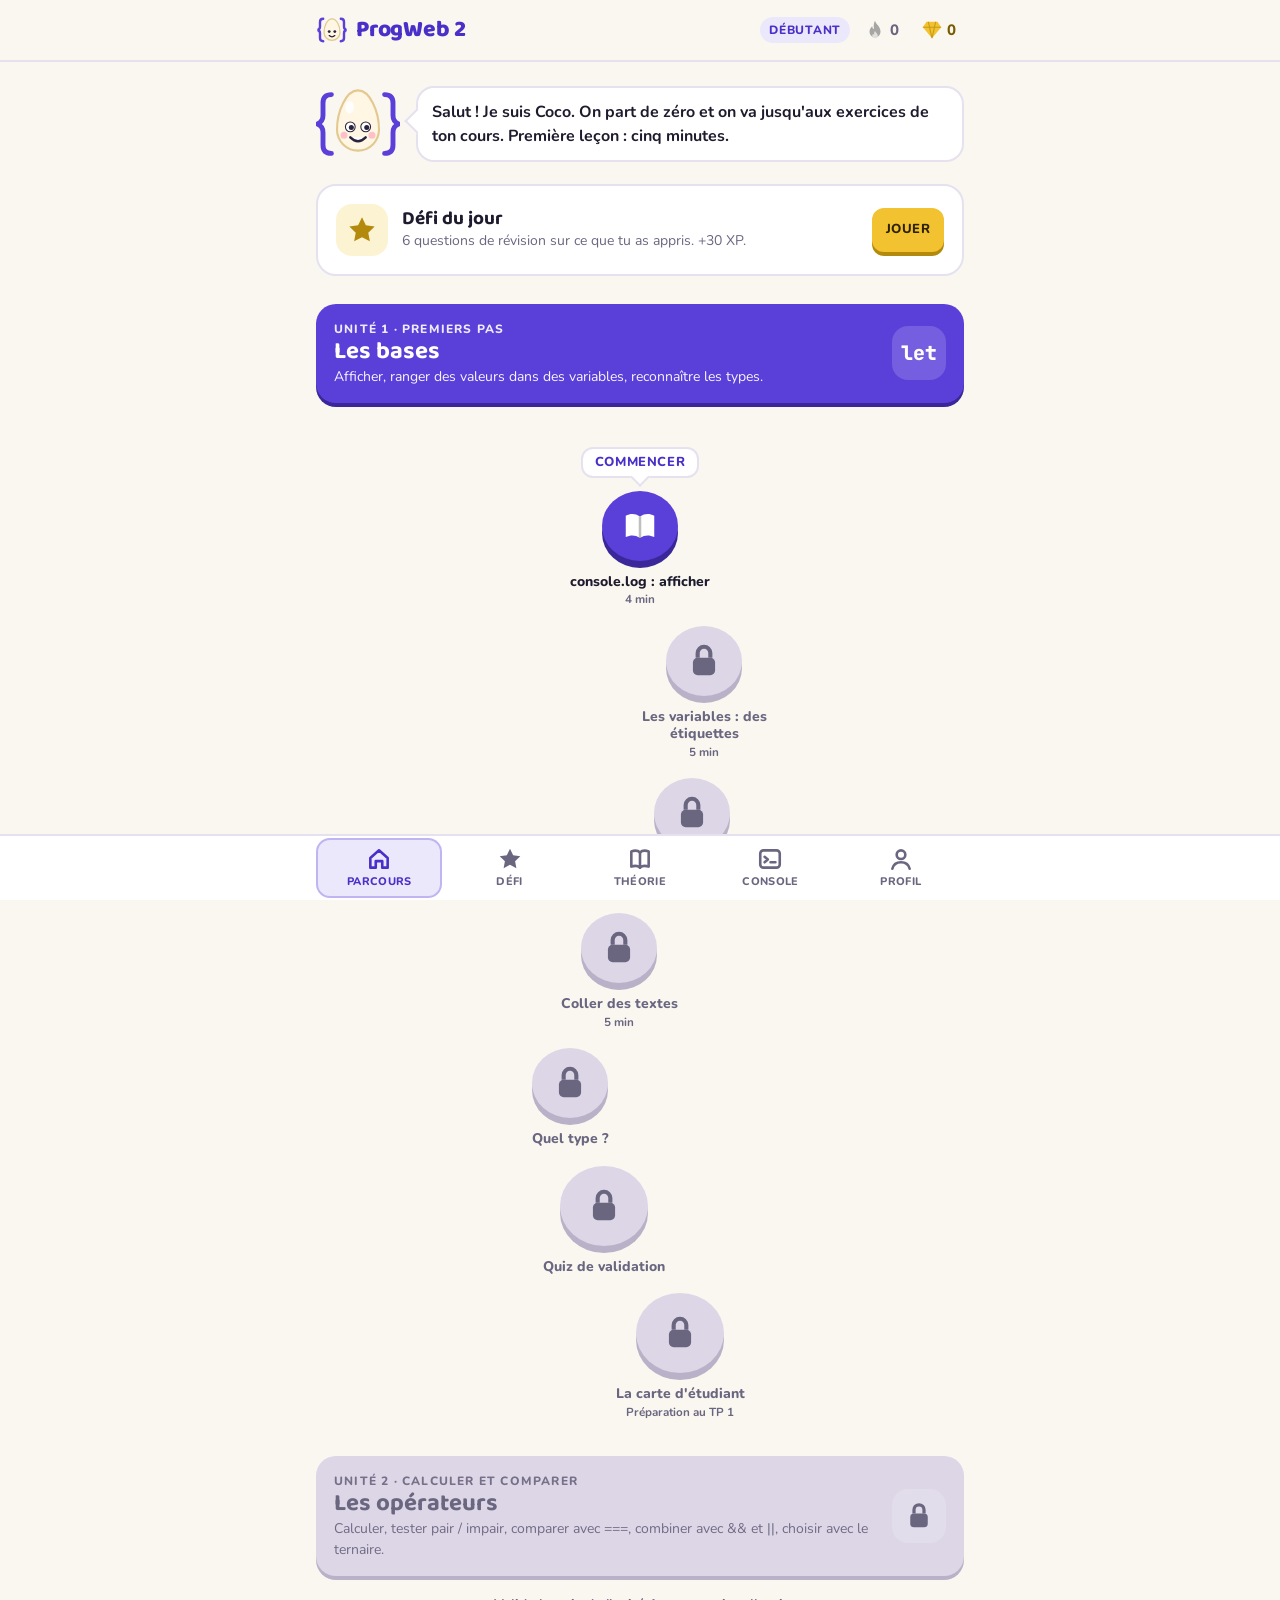
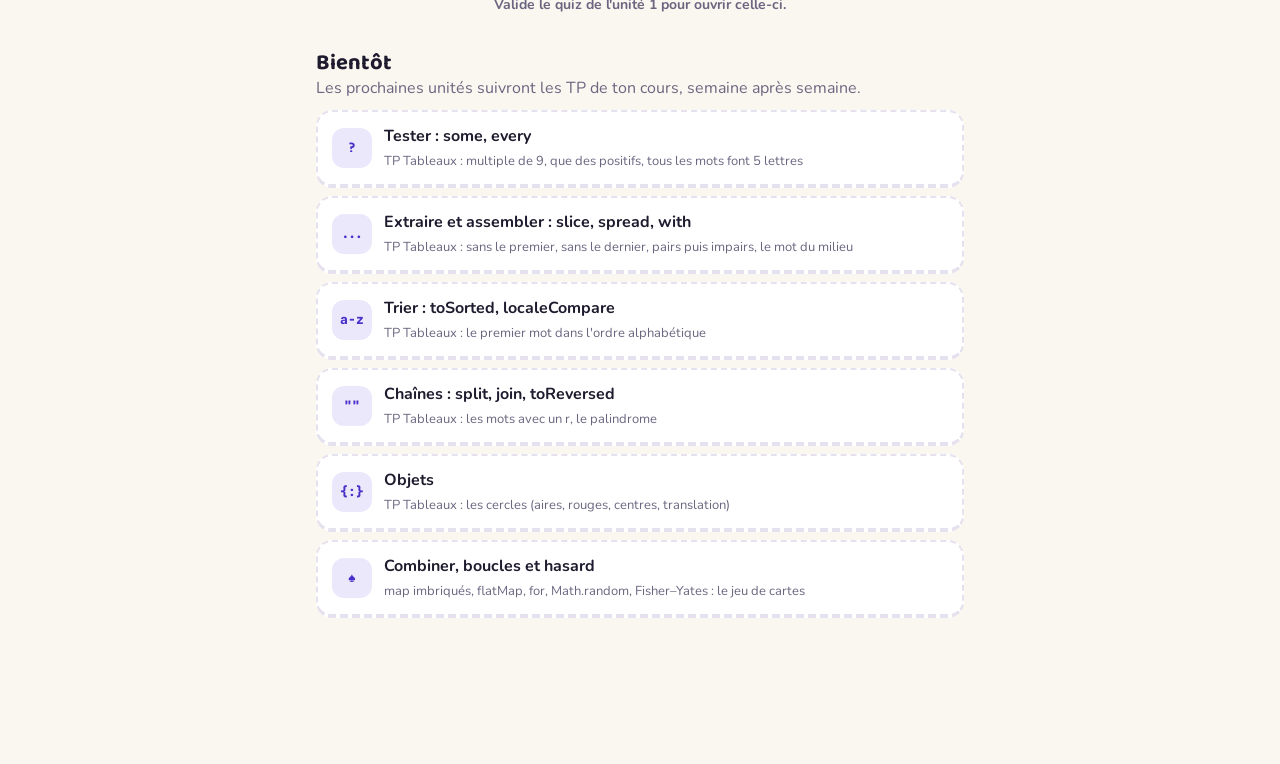
==== index.html @ 3d985e71 "Moteur ProgWeb 2 : bac à sable, éditeur, types d'exercices, unités 1 et 2 Co-Authored-By: Claude Opu" ====
<!doctype html>
<html lang="fr">
<head>
<meta charset="utf-8">
<meta name="viewport" content="width=device-width,initial-scale=1,viewport-fit=cover">
<title>ProgWeb 2</title>
<meta name="description" content="Apprendre le JavaScript en jouant, de zéro jusqu'aux exercices du cours de programmation web : leçons courtes, exercices de code testés, défi du jour.">
<link rel="icon" href="data:image/svg+xml,%3Csvg xmlns='http://www.w3.org/2000/svg' viewBox='0 0 40 40'%3E%3Cpath d='M9 6c-3 0-4 2-4 4v6c0 2-1 3.5-3 4 2 .5 3 2 3 4v6c0 2 1 4 4 4M31 6c3 0 4 2 4 4v6c0 2 1 3.5 3 4-2 .5-3 2-3 4v6c0 2-1 4-4 4' stroke='%235B3FD9' stroke-width='3' fill='none' stroke-linecap='round'/%3E%3Cpath d='M20 6c6 0 10 9 10 17a10 10 0 0 1-20 0c0-8 4-17 10-17z' fill='%23FFF6E4' stroke='%23E3C98F' stroke-width='1.6'/%3E%3C/svg%3E">
<link rel="manifest" href="manifest.webmanifest">
<link rel="apple-touch-icon" href="icones/apple-touch-icon.png">
<meta name="theme-color" content="#FAF7F0" media="(prefers-color-scheme: light)">
<meta name="theme-color" content="#13121C" media="(prefers-color-scheme: dark)">
<meta name="apple-mobile-web-app-capable" content="yes">
<meta name="mobile-web-app-capable" content="yes">
<meta name="apple-mobile-web-app-title" content="ProgWeb 2">
<link rel="preconnect" href="https://fonts.googleapis.com">
<link rel="preconnect" href="https://fonts.gstatic.com" crossorigin>
<link rel="stylesheet" href="https://fonts.googleapis.com/css2?family=Baloo+2:wght@600;700;800&family=Nunito:wght@400;600;700;800&family=JetBrains+Mono:wght@400;600;700;800&display=swap">
<link rel="stylesheet" href="css/app.css">
</head>
<body>
<div id="app"></div>
<div class="toasts" id="toasts"></div>
<noscript><p style="padding:20px">ProgWeb 2 a besoin de JavaScript (évidemment).</p></noscript>
<script src="js/banc.js"></script>
<script src="js/base.js"></script>
<script src="js/editeur.js"></script>
<script src="js/questions.js"></script>
<script src="js/app.js"></script>
</body>
</html>
---- css/app.css ----
/* ProgWeb 2 — styles. Reprend la mise en page de Pampre : appli mobile centrée (colonne 680 px), barre haute de stats,
   onglets en bas, parcours en zigzag ; sessions plein écran avec feuille de correction qui monte du bas.
   Toute couleur est un jeton défini dans les TROIS blocs : clair, sombre système, sombre forcé. */
:root{
  --bg:#FAF7F0;
  --paper:#FFFFFF;
  --ink:#1F1B2E;
  --muted:#6B6680;
  --line:#E6E1EF;
  --prim:#5B3FD9;
  --prim-deep:#3A2799;
  --prim-soft:#ECE8FC;
  --gold:#F2C230;
  --gold-deep:#B38A0B;
  --gold-soft:#FCF3D2;
  --ok:#2FA14E;
  --ok-deep:#1E7536;
  --ok-soft:#E2F4E6;
  --ko:#E0473E;
  --ko-deep:#A82A22;
  --ko-soft:#FDE3E1;
  --teal:#0E7C86;
  --teal-soft:#DDF2F3;
  --prim-ink:#4A2FC8; --ok-ink:#1E7536; --ko-ink:#A82A22; --gold-ink:#7A5C00; --muted-ink:#5F5A72; --flame-ink:#B04F08; --teal-ink:#0B6770;
  --prim-btn:#5B3FD9; --ok-btn:#2A8F45; --ok-btn-deep:#1B652F; --ko-btn:#D3433A;
  --on-prim:#fff; --on-ok:#fff; --on-ko:#fff; --on-gold:#2E2300;
  --focus:#3A2799;
  --locked:#DCD6E6;
  --locked-deep:#B9B1C8;
  --code-bg:#F6F4FB;
  --code-line:#E3DEEE;
  --sy-kw:#7A3BD0; --sy-str:#0A7A3D; --sy-num:#B04F00; --sy-com:#6A6F7A; --sy-fn:#0057B8; --sy-prop:#0E6F7A; --sy-lit:#B04F00; --sy-op:#4D4862;
  --oeuf:#FFF8E8; --oeuf-bord:#E3C98F; --boite:#C9A46A;
  --shadow:0 1px 0 rgba(31,27,46,.04),0 6px 20px rgba(31,27,46,.07);
  --f-display:"Baloo 2","Nunito",system-ui,sans-serif;
  --f-body:"Nunito",system-ui,-apple-system,"Segoe UI",sans-serif;
  --f-code:"JetBrains Mono",ui-monospace,"SFMono-Regular",Menlo,Consolas,monospace;
  color-scheme:light;
}
@media (prefers-color-scheme: dark){
  :root:not([data-theme="light"]){
    --bg:#13121C; --paper:#1D1B2A; --ink:#EEEAF8; --muted:#A9A3BF; --line:#2F2B44;
    --prim:#8B76FF; --prim-deep:#4B36C2; --prim-soft:#28224A;
    --gold:#F2C230; --gold-deep:#A57F0A; --gold-soft:#3A3114;
    --ok:#4CC46A; --ok-deep:#2C8A45; --ok-soft:#16301E;
    --ko:#F06A60; --ko-deep:#A9372F; --ko-soft:#3C1A18;
    --teal:#3EC3CC; --teal-soft:#123336;
    --prim-ink:#B3A6FF; --ok-ink:#7FDB95; --ko-ink:#FF8F86; --gold-ink:#F2C230; --muted-ink:#A9A3BF; --flame-ink:#F08A3A; --teal-ink:#6ED6DD;
    --prim-btn:#6A50E8; --ok-btn:#4CC46A; --ok-btn-deep:#2C8A45; --ko-btn:#F06A60;
    --on-prim:#fff; --on-ok:#0E1F12; --on-ko:#2A0F0C; --on-gold:#2E2300;
    --focus:#F2C230;
    --locked:#34304A; --locked-deep:#262338;
    --code-bg:#181624; --code-line:#2A2740;
    --sy-kw:#C9A2FF; --sy-str:#7EE09A; --sy-num:#FFAE66; --sy-com:#8E8AA3; --sy-fn:#7CC0FF; --sy-prop:#62D6DE; --sy-lit:#FFAE66; --sy-op:#C9C4DB;
    --oeuf:#3A3426; --oeuf-bord:#7D6A3E; --boite:#8C7244;
    --shadow:0 1px 0 rgba(0,0,0,.2),0 6px 20px rgba(0,0,0,.3);
    color-scheme:dark;
  }
}
:root[data-theme="dark"]{
  --bg:#13121C; --paper:#1D1B2A; --ink:#EEEAF8; --muted:#A9A3BF; --line:#2F2B44;
  --prim:#8B76FF; --prim-deep:#4B36C2; --prim-soft:#28224A;
  --gold:#F2C230; --gold-deep:#A57F0A; --gold-soft:#3A3114;
  --ok:#4CC46A; --ok-deep:#2C8A45; --ok-soft:#16301E;
  --ko:#F06A60; --ko-deep:#A9372F; --ko-soft:#3C1A18;
  --teal:#3EC3CC; --teal-soft:#123336;
  --prim-ink:#B3A6FF; --ok-ink:#7FDB95; --ko-ink:#FF8F86; --gold-ink:#F2C230; --muted-ink:#A9A3BF; --flame-ink:#F08A3A; --teal-ink:#6ED6DD;
  --prim-btn:#6A50E8; --ok-btn:#4CC46A; --ok-btn-deep:#2C8A45; --ko-btn:#F06A60;
  --on-prim:#fff; --on-ok:#0E1F12; --on-ko:#2A0F0C; --on-gold:#2E2300;
  --focus:#F2C230;
  --locked:#34304A; --locked-deep:#262338;
  --code-bg:#181624; --code-line:#2A2740;
  --sy-kw:#C9A2FF; --sy-str:#7EE09A; --sy-num:#FFAE66; --sy-com:#8E8AA3; --sy-fn:#7CC0FF; --sy-prop:#62D6DE; --sy-lit:#FFAE66; --sy-op:#C9C4DB;
  --oeuf:#3A3426; --oeuf-bord:#7D6A3E; --boite:#8C7244;
  --shadow:0 1px 0 rgba(0,0,0,.2),0 6px 20px rgba(0,0,0,.3);
  color-scheme:dark;
}
*{box-sizing:border-box}
html,body{height:100%}
body{margin:0;background:var(--bg);color:var(--ink);font-family:var(--f-body);font-size:16px;line-height:1.5;-webkit-tap-highlight-color:transparent}
[hidden]{display:none!important}
button{font:inherit;color:inherit;cursor:pointer}
:focus-visible{outline:3px solid var(--focus);outline-offset:2px;border-radius:8px}
h1,h2,h3{font-family:var(--f-display);line-height:1.15;text-wrap:balance;margin:0}
p{margin:0}
code,kbd{font-family:var(--f-code);font-size:.92em}
.wrap{max-width:680px;margin:0 auto;padding-inline:16px}
.muted{color:var(--muted)}

/* ---------- barre du haut ---------- */
.topbar{position:sticky;top:env(safe-area-inset-top,0px);z-index:20;background:color-mix(in srgb,var(--bg) 92%,transparent);backdrop-filter:blur(8px);border-bottom:2px solid var(--line)}
.topbar .wrap{display:flex;align-items:center;gap:12px;height:60px}
.brand{display:flex;align-items:center;gap:8px;min-height:44px;font-family:var(--f-display);font-weight:800;font-size:23px;color:var(--prim-ink);background:none;border:0;padding:0;letter-spacing:-.01em;white-space:nowrap}
.brand svg{width:32px;height:32px}
.stats{margin-left:auto;display:flex;gap:6px;align-items:center;min-width:0}
@media (max-width:360px){.topbar .wrap{gap:6px}.stats{gap:2px}.stat{padding:4px 5px}.brand{font-size:19px;gap:6px}.brand svg{width:26px;height:26px}}
.stat{display:flex;align-items:center;gap:4px;white-space:nowrap;min-height:44px;font-weight:800;font-size:15px;padding:4px 8px;border-radius:12px;font-variant-numeric:tabular-nums;background:none;border:0}
.stat svg{width:22px;height:22px}
.stat.flame{color:var(--flame-ink)}
.stat.flame svg{color:#E8730C}
.stat.flame.off{color:var(--muted)}
.stat.flame.off svg{filter:grayscale(1);opacity:.7}
.stat.xp{color:var(--gold-ink)}
.rank-chip{font-size:12px;font-weight:800;text-transform:uppercase;letter-spacing:.06em;color:var(--prim-ink);background:var(--prim-soft);padding:4px 9px;border-radius:999px;white-space:nowrap}
@media (max-width:440px){.rank-chip{display:none}}

/* ---------- onglets du bas ---------- */
.tabbar{position:fixed;left:0;right:0;bottom:0;z-index:20;background:var(--paper);border-top:2px solid var(--line);padding-bottom:env(safe-area-inset-bottom,0px)}
.tabbar .wrap{display:grid;grid-template-columns:repeat(5,1fr);gap:4px;height:64px;align-items:center}
.tab{display:flex;flex-direction:column;align-items:center;gap:2px;border:2px solid transparent;background:none;border-radius:14px;padding:6px 2px;font-size:11px;font-weight:800;color:var(--muted);text-transform:uppercase;letter-spacing:.03em;min-height:52px}
.tab svg{width:26px;height:26px}
.tab[aria-current="page"]{color:var(--prim-ink);background:var(--prim-soft);border-color:color-mix(in srgb,var(--prim) 30%,transparent)}
@media (max-width:360px){.tab{font-size:9.5px;letter-spacing:0}}
main{padding-block:20px 110px}

/* ---------- boutons « 3D » ---------- */
.btn{--c:var(--prim-btn);--d:var(--prim-deep);display:inline-flex;align-items:center;justify-content:center;gap:8px;min-height:48px;min-width:44px;padding:10px 20px;border-radius:16px;border:0;background:var(--c);color:var(--on-prim);font-weight:800;font-size:16px;letter-spacing:.03em;text-transform:uppercase;box-shadow:0 4px 0 var(--d);transition:transform .08s,box-shadow .08s,filter .15s}
.btn:active:not(:disabled){transform:translateY(4px);box-shadow:0 0 0 var(--d)}
.btn:hover:not(:disabled){filter:brightness(1.06)}
.btn:disabled{--c:var(--locked);--d:var(--locked-deep);color:var(--muted);cursor:not-allowed}
.btn.gold{--c:var(--gold);--d:var(--gold-deep);color:var(--on-gold)}
.btn.ok{--c:var(--ok-btn);--d:var(--ok-btn-deep);color:var(--on-ok)}
.btn.ko{--c:var(--ko-btn);--d:var(--ko-deep);color:var(--on-ko)}
.btn.ghost{--c:var(--paper);--d:var(--line);color:var(--prim-ink);border:2px solid var(--line)}
.btn.block{width:100%}
.btn.small{min-height:44px;padding:6px 14px;font-size:13px;border-radius:12px}
.btn svg{width:20px;height:20px}
.linkbtn{background:none;border:0;color:var(--prim-ink);font-weight:800;padding:4px;min-height:44px;text-decoration:underline;text-underline-offset:3px}

/* ---------- cartes génériques ---------- */
.panel{background:var(--paper);border:2px solid var(--line);border-radius:20px;padding:18px}
.eyebrow{font-size:12px;font-weight:800;text-transform:uppercase;letter-spacing:.09em;color:var(--muted)}
.note{font-size:13px;color:var(--muted);margin-top:10px}

/* ---------- accueil ---------- */
.home-hero{display:grid;grid-template-columns:auto 1fr;gap:16px;align-items:center;margin-bottom:18px}
.home-hero .mascot{width:84px;height:84px}
.bubble{position:relative;background:var(--paper);border:2px solid var(--line);border-radius:18px;padding:12px 14px;font-weight:700}
.bubble::before{content:"";position:absolute;left:-10px;top:24px;width:16px;height:16px;background:var(--paper);border-left:2px solid var(--line);border-bottom:2px solid var(--line);transform:rotate(45deg)}
.daily{display:flex;gap:14px;align-items:center;margin-bottom:28px}
.daily .ico{flex:none;width:52px;height:52px;border-radius:16px;display:grid;place-items:center;background:var(--gold-soft);color:var(--gold-deep)}
.daily .ico svg{width:32px;height:32px}
.daily .txt{flex:1;min-width:0}
.daily h3{font-size:19px}
.daily p{color:var(--muted);font-size:14px}
.daily.done .ico{background:var(--ok-soft);color:var(--ok-deep)}
@media (max-width:360px){.daily{flex-wrap:wrap}.daily .txt{flex:1 1 calc(100% - 66px)}.daily .btn{flex:1 1 100%}}

.unit{margin-bottom:36px}
.unit-head{--u:var(--prim-btn);--ud:var(--prim-deep);background:var(--u);color:#fff;border-radius:20px;padding:16px 18px;box-shadow:0 4px 0 var(--ud);display:flex;gap:12px;align-items:center}
.unit-head .num{font-size:12px;font-weight:800;letter-spacing:.1em;text-transform:uppercase;opacity:.9}
.unit-head h2{font-size:24px;color:#fff}
.unit-head p{font-size:14px;opacity:.95}
.unit-head .uico{margin-left:auto;flex:none;width:54px;height:54px;display:grid;place-items:center;font-family:var(--f-code);font-weight:800;font-size:20px;background:rgba(255,255,255,.16);border-radius:16px}
.unit-head .uico svg{width:30px;height:30px}
.unit.locked .unit-head{--u:var(--locked);--ud:var(--locked-deep);color:var(--muted)}
.unit.locked .unit-head h2{color:var(--muted)}
.unit-note{text-align:center;color:var(--muted);font-weight:700;font-size:14px;padding:18px 8px 0}
.path{display:flex;flex-direction:column;align-items:center;gap:18px;padding-top:56px}
.node-wrap{position:relative;display:flex;flex-direction:column;align-items:center}
.node{--c:var(--prim);--d:var(--prim-deep);width:76px;height:70px;border-radius:50%;border:0;background:var(--c);color:#fff;box-shadow:0 7px 0 var(--d);display:grid;place-items:center;transition:transform .08s,box-shadow .08s}
.node svg{width:38px;height:38px}
.node:active:not(:disabled){transform:translateY(6px);box-shadow:0 1px 0 var(--d)}
.node.done{--c:var(--gold);--d:var(--gold-deep);color:#3a2a00}
.node.locked{--c:var(--locked);--d:var(--locked-deep);color:var(--muted);cursor:not-allowed}
.node.quiz,.node.boss{width:88px;height:80px}
.node.quiz.current,.node.quiz.done{border-radius:28px}
.node.boss{--c:#C2410C;--d:#7C2A08}
.node.boss.done{--c:var(--gold);--d:var(--gold-deep)}
.node.boss.locked{--c:var(--locked);--d:var(--locked-deep)}
.node-label{margin-top:12px;font-weight:800;font-size:14px;text-align:center;max-width:170px;line-height:1.25}
.node-wrap.locked .node-label{color:var(--muted)}
.node-wrap .start{position:absolute;top:-44px;background:var(--paper);color:var(--prim-ink);border:2px solid var(--line);border-radius:12px;padding:4px 12px;font-weight:800;font-size:13px;text-transform:uppercase;letter-spacing:.05em;white-space:nowrap;animation:bob 1.6s ease-in-out infinite}
.node-wrap .start::after{content:"";position:absolute;left:50%;bottom:-8px;width:12px;height:12px;background:var(--paper);border-right:2px solid var(--line);border-bottom:2px solid var(--line);transform:translateX(-50%) rotate(45deg)}
@keyframes bob{50%{transform:translateY(-4px)}}
.node-wrap.has-start{margin-top:32px}
.revisions{display:flex;gap:10px;align-items:center;margin-top:-12px;margin-bottom:22px;padding:12px 14px}
.revisions .txt{flex:1;min-width:0;font-size:14px}
.revisions b{display:block;font-size:15px}

/* ---------- session (leçon / jeu / quiz / boss) ---------- */
.session{position:fixed;inset:0;z-index:40;background:var(--bg);display:flex;flex-direction:column;padding-top:env(safe-area-inset-top,0px)}
.s-top .wrap{display:flex;align-items:center;gap:14px;height:62px}
.iconbtn{width:44px;height:44px;border-radius:12px;border:0;background:none;color:var(--muted);display:grid;place-items:center;flex:none}
.iconbtn svg{width:26px;height:26px}
.iconbtn:hover{background:var(--prim-soft);color:var(--prim-ink)}
.pbar{flex:1;height:16px;background:var(--line);border-radius:999px;overflow:hidden}
.pbar i{display:block;height:100%;width:0;background:var(--ok);border-radius:999px;transition:width .4s cubic-bezier(.3,1.4,.5,1);box-shadow:inset 0 -5px 0 rgba(0,0,0,.08),inset 0 4px 0 rgba(255,255,255,.25)}
.s-count{font-weight:800;color:var(--muted);font-variant-numeric:tabular-nums;font-size:14px;min-width:42px;text-align:right}
.s-body{flex:1;overflow-y:auto;-webkit-overflow-scrolling:touch}
.s-body .wrap{padding-block:12px 28px}
.s-foot{border-top:2px solid var(--line);background:var(--bg);padding-bottom:env(safe-area-inset-bottom,0px)}
.s-foot .wrap{display:flex;gap:12px;padding-block:14px}
.s-foot .btn{flex:1;min-width:0}
.s-foot .btn.ghost{flex:0 1 auto;min-width:44px}
@media (max-width:360px){.s-foot .btn{padding-inline:12px;letter-spacing:.01em}}
.qtitle{font-size:22px;margin-bottom:16px}
.qtitle code{font-size:.85em;background:var(--code-bg);border:1px solid var(--code-line);border-radius:6px;padding:0 5px;white-space:nowrap}
.qkind{font-size:12px;font-weight:800;text-transform:uppercase;letter-spacing:.1em;color:var(--teal-ink);margin-bottom:6px}
.qsource{display:inline-block;margin-left:6px;color:#C2410C}
.consigne{margin:-6px 0 14px;color:var(--muted);font-weight:700;font-size:15px}

/* carte de leçon */
.lcard{animation:slidein .35s ease}
@keyframes slidein{from{opacity:.4;transform:translateX(18px)}to{opacity:1;transform:none}}
.lcard .illu{background:var(--prim-soft);border-radius:22px;padding:14px;display:grid;place-items:center;margin-bottom:18px}
.lcard .illu svg{width:100%;max-width:320px;height:auto}
.lcard h2{font-size:27px;margin-bottom:12px}
.rich p{margin-bottom:12px;max-width:64ch}
.rich strong{font-weight:800;color:var(--prim-ink)}
.rich code{background:var(--code-bg);border:1px solid var(--code-line);border-radius:6px;padding:0 5px}
.rich ul{margin:0 0 12px;padding-left:22px}
.fl{background:none;border:0;padding:0;font:inherit;font-weight:700;color:inherit;text-decoration:underline dotted;text-decoration-color:var(--prim);text-decoration-thickness:2px;text-underline-offset:4px;cursor:help}
.fl:hover{color:var(--prim-ink)}
.aside{display:flex;gap:12px;border-radius:16px;padding:12px 14px;margin-top:14px;font-size:15px}
.aside svg{flex:none;width:26px;height:26px;margin-top:2px}
.aside b.t{display:block;font-size:12px;text-transform:uppercase;letter-spacing:.08em}
.aside.analogie{background:var(--gold-soft)}
.aside.analogie b.t{color:var(--gold-ink)}
.aside.tip{background:var(--teal-soft)}
.aside.tip b.t{color:var(--teal-ink)}
.aside.piege{background:var(--ko-soft)}
.aside.piege b.t{color:var(--ko-ink)}
.aside .rich p:last-child{margin-bottom:0}

/* ---------- code ---------- */
.code{position:relative;font-family:var(--f-code);font-size:14.5px;line-height:1.6;background:var(--code-bg);border:2px solid var(--code-line);border-radius:14px;padding:10px 0;margin:12px 0;overflow-x:auto;tab-size:2}
.code .l{display:flex;min-height:1.6em;white-space:pre;padding-right:14px}
.code .n{flex:none;width:2.6em;padding-right:.8em;text-align:right;color:var(--muted);opacity:.7;user-select:none;position:sticky;left:0;background:var(--code-bg)}
.code.sans-n .l{padding-left:14px}
.code .l.lu{background:color-mix(in srgb,var(--gold) 22%,transparent)}
.code .l.bad{background:color-mix(in srgb,var(--ko) 18%,transparent)}
.code .entete{opacity:.75}
.code-run{display:flex;gap:8px;align-items:center;margin:-4px 0 12px}
.t-kw{color:var(--sy-kw);font-weight:700}
.t-str{color:var(--sy-str)}
.t-num,.t-lit{color:var(--sy-num)}
.t-com{color:var(--sy-com);font-style:italic}
.t-fn{color:var(--sy-fn)}
.t-prop{color:var(--sy-prop)}
.t-op,.t-ponct{color:var(--sy-op)}
.console{font-family:var(--f-code);font-size:14px;background:#14121F;color:#E8E4F5;border-radius:14px;padding:10px 12px;margin:10px 0;min-height:44px;overflow-x:auto}
.console .cl{white-space:pre;display:flex;gap:8px;line-height:1.55}
.console .cl::before{content:"›";color:#7C7896;flex:none}
.console .cl.err{color:#FF8F86}
.console .vide{color:#8E8AA3;font-style:italic}
.console .titre{font-family:var(--f-body);font-size:11px;font-weight:800;text-transform:uppercase;letter-spacing:.1em;color:#8E8AA3;margin-bottom:4px}

/* éditeur à calque : un <textarea> transparent posé sur un <pre> coloré */
.editeur{position:relative;border:2px solid var(--code-line);border-radius:14px;background:var(--code-bg);margin:10px 0 0;overflow:hidden}
.editeur:focus-within{border-color:var(--prim)}
.ed-scroll{position:relative;overflow:auto;max-height:52vh;min-height:120px}
.ed-inner{position:relative;display:flex;min-width:100%;width:max-content}
.ed-n{flex:none;font-family:var(--f-code);line-height:1.6;padding:10px .7em 10px 0;width:2.8em;text-align:right;color:var(--muted);opacity:.7;user-select:none;background:var(--code-bg);position:sticky;left:0;z-index:2;white-space:pre}
.ed-zone{position:relative;flex:1;min-width:0}
.ed-zone pre,.ed-zone textarea{margin:0;border:0;font-family:var(--f-code);line-height:1.6;padding:10px 16px 10px 4px;white-space:pre;tab-size:2;letter-spacing:0;font-variant-ligatures:none;word-wrap:normal;overflow:hidden}
.ed-zone pre{pointer-events:none;color:var(--ink)}
.ed-zone textarea{position:absolute;inset:0;width:100%;height:100%;resize:none;background:transparent;color:transparent;caret-color:var(--ink);outline:none;-webkit-text-fill-color:transparent}
.ed-zone textarea::selection{background:color-mix(in srgb,var(--prim) 30%,transparent);-webkit-text-fill-color:transparent}
.ed-entete{font-family:var(--f-code);font-size:13.5px;line-height:1.6;padding:8px 12px;border-bottom:2px dashed var(--code-line);color:var(--muted);white-space:pre;overflow-x:auto}
.ed-entete .eyebrow{font-family:var(--f-body);display:block;margin-bottom:2px}
.ed-ligne-bad{position:absolute;left:0;right:0;height:1.6em;background:color-mix(in srgb,var(--ko) 20%,transparent);pointer-events:none}
.symboles{display:flex;gap:6px;overflow-x:auto;padding:8px 2px;scrollbar-width:thin;-webkit-overflow-scrolling:touch}
.symboles button{flex:none;min-width:44px;min-height:44px;padding:0 10px;border-radius:10px;border:2px solid var(--line);border-bottom-width:4px;background:var(--paper);font-family:var(--f-code);font-weight:700;font-size:16px;color:var(--prim-ink);touch-action:manipulation}
.symboles button:active{transform:translateY(2px);border-bottom-width:2px}
.symboles button.mot{font-size:13px}
.ed-n,.ed-zone pre,.ed-zone textarea{font-size:15px}
@media (pointer:coarse){.ed-n,.ed-zone pre,.ed-zone textarea{font-size:16px}}   /* 16 px : iOS ne zoome pas sur le champ */
.ed-actions{display:flex;gap:8px;flex-wrap:wrap;margin-top:6px}

/* indices progressifs */
.indices{display:grid;gap:8px;margin:12px 0}
.indice{display:flex;gap:10px;align-items:flex-start;background:var(--gold-soft);border-radius:14px;padding:10px 12px;font-weight:600;animation:slidein .3s ease}
.indice .n{flex:none;font-family:var(--f-display);font-size:12px;font-weight:800;color:var(--on-gold);background:var(--gold);border-radius:8px;padding:1px 8px;margin-top:2px}
.indice .rich p{margin:0}
.indice pre{margin:6px 0 0;font-family:var(--f-code);font-size:14px;white-space:pre-wrap}
.btn-indice{display:flex;gap:8px;flex-wrap:wrap;align-items:center}

/* résultats des tests */
.tests{display:grid;gap:6px;margin:10px 0}
.test{display:grid;grid-template-columns:auto 1fr;gap:4px 10px;align-items:start;border:2px solid var(--line);border-radius:12px;padding:8px 10px;font-size:14px;background:var(--paper)}
.test svg{width:22px;height:22px;margin-top:1px}
.test.ok svg{color:var(--ok)}
.test.ko svg{color:var(--ko)}
.test b{font-weight:800}
.test code{font-family:var(--f-code);font-size:13px;word-break:break-word}
.test .det{grid-column:2;color:var(--muted)}
.diag{background:var(--ko-soft);border-radius:14px;padding:12px 14px;margin:10px 0;font-weight:600}
.diag b{display:block;font-size:12px;text-transform:uppercase;letter-spacing:.08em;color:var(--ko-ink);margin-bottom:2px}
.diag.conseil{background:var(--gold-soft)}
.diag.conseil b{color:var(--gold-ink)}

/* choix */
.choices{display:grid;gap:10px}
.choice{display:flex;align-items:center;gap:12px;text-align:left;width:100%;background:var(--paper);border:2px solid var(--line);border-bottom-width:4px;border-radius:16px;padding:12px 14px;font-weight:700;font-size:16px;transition:background .12s,border-color .12s,transform .08s}
.choice:active{transform:translateY(2px)}
.choice .k{flex:none;width:28px;height:28px;border-radius:8px;border:2px solid var(--line);display:grid;place-items:center;font-size:13px;color:var(--muted)}
.choice[aria-pressed="true"]{border-color:var(--prim);background:var(--prim-soft);color:var(--prim-ink)}
.choice[aria-pressed="true"] .k{border-color:var(--prim);color:var(--prim-ink)}
.choice.ok{border-color:var(--ok);background:var(--ok-soft);color:var(--ok-ink)}
.choice.ko{border-color:var(--ko);background:var(--ko-soft);color:var(--ko-ink)}
.choice:disabled{cursor:default}
.choice.c{font-family:var(--f-code);font-size:15px;font-weight:600;white-space:pre-wrap}
.choices.grille{grid-template-columns:repeat(auto-fill,minmax(130px,1fr))}
.choices.grille .choice{justify-content:center;font-family:var(--f-code)}
.vf{grid-template-columns:1fr 1fr}
.vf .choice{justify-content:center;font-size:20px;padding:22px 10px;font-family:var(--f-display)}
.saisie{width:100%;font-family:var(--f-code);font-size:17px;border:2px solid var(--line);border-bottom-width:4px;border-radius:14px;padding:12px 14px;background:var(--paper);color:var(--ink)}
.saisie:focus{outline:none;border-color:var(--prim)}
.saisie.ok{border-color:var(--ok);background:var(--ok-soft)}
.saisie.ko{border-color:var(--ko);background:var(--ko-soft)}

/* étiquettes à ordonner, associer, classer (repris de Pampre) */
.slots{min-height:64px;border:2px dashed var(--line);border-radius:16px;padding:8px;display:grid;gap:8px;margin-bottom:16px}
.slots:empty::before{content:attr(data-vide);color:var(--muted);font-weight:700;font-size:14px;display:grid;place-items:center;min-height:44px;text-align:center}
.pool{display:flex;flex-wrap:wrap;gap:8px}
.chip{background:var(--paper);border:2px solid var(--line);border-bottom-width:4px;border-radius:14px;padding:10px 12px;font-weight:700;font-size:15px;text-align:left;touch-action:none;user-select:none;min-height:44px}
.chip.c,.slots.c .chip,.pool.c .chip{font-family:var(--f-code);font-weight:600;font-size:14px;white-space:pre}
.chip.used{visibility:hidden}
.chip.picked{border-color:var(--prim);background:var(--prim-soft);color:var(--prim-ink)}
.slots .chip{display:flex;gap:10px;align-items:center;width:100%}
.slots .chip .n{flex:none;width:24px;height:24px;border-radius:50%;background:var(--prim-btn);color:var(--on-prim);font-size:12px;display:grid;place-items:center;font-family:var(--f-body)}
.chip.ok{border-color:var(--ok);background:var(--ok-soft);color:var(--ok-ink)}
.chip.ko{border-color:var(--ko);background:var(--ko-soft);color:var(--ko-ink)}
.parsons .slots{overflow-x:auto}
.parsons .chip{white-space:pre;font-family:var(--f-code);font-size:14px;font-weight:600;padding:8px 10px}
.parsons .pool{flex-direction:column;align-items:stretch}
.assoc{display:grid;grid-template-columns:1fr 1fr;gap:10px}
.assoc .col{display:grid;gap:10px;align-content:start;min-width:0}
.assoc .chip{width:100%;min-height:56px;text-align:center;display:grid;place-items:center;font-size:14px;overflow-wrap:anywhere}
.assoc .chip[data-pair]{color:#fff;border-color:transparent}
.cats{display:grid;grid-template-columns:repeat(auto-fit,minmax(130px,1fr));gap:10px;margin-bottom:16px}
.cat{border:2px dashed var(--line);border-radius:16px;padding:8px;min-height:96px;display:flex;flex-direction:column;gap:6px;background:color-mix(in srgb,var(--paper) 60%,transparent);transition:border-color .15s,background .15s}
.cat>b{font-family:var(--f-display);font-size:16px;text-align:center;color:var(--prim-ink)}
.cat.hot{border-color:var(--prim);background:var(--prim-soft)}
.cat .chip{font-size:13px;padding:6px 8px}
.drag-ghost{position:fixed;z-index:100;pointer-events:none;transform:translate(-50%,-50%) rotate(-3deg);box-shadow:0 10px 24px rgba(0,0,0,.2)}

/* code à pointer : chaque morceau est touchable */
.pointer .code .z{border-radius:5px;cursor:pointer;padding:1px 0;transition:background .12s,box-shadow .12s}
.pointer .code .z:hover{background:color-mix(in srgb,var(--prim) 14%,transparent)}
.pointer .code .z.sel{box-shadow:0 0 0 2px var(--prim);background:color-mix(in srgb,var(--prim) 18%,transparent)}
.pointer .code .z.right{box-shadow:0 0 0 2px var(--ok);background:color-mix(in srgb,var(--ok) 22%,transparent)}
.pointer .code .z.wrong{box-shadow:0 0 0 2px var(--ko)}
@media (pointer:coarse){.pointer .code{font-size:16px;line-height:2.1}.pointer .code .l{min-height:2.1em}}
.bug .code .l{cursor:pointer}
.bug .code .l.sel{background:color-mix(in srgb,var(--prim) 18%,transparent);box-shadow:inset 4px 0 0 var(--prim)}
.bug .code .l.right{background:color-mix(in srgb,var(--ok) 22%,transparent);box-shadow:inset 4px 0 0 var(--ok)}
.bug .code .l.wrong{background:color-mix(in srgb,var(--ko) 18%,transparent);box-shadow:inset 4px 0 0 var(--ko)}
@media (pointer:coarse){.bug .code .l{min-height:44px;align-items:center}}

/* tableau en boîte d'œufs : une case par élément, indices dessous */
.boite{display:flex;gap:6px;flex-wrap:wrap;align-items:flex-start;padding:12px;border-radius:18px;background:color-mix(in srgb,var(--boite) 26%,var(--paper));border:2px solid color-mix(in srgb,var(--boite) 70%,transparent);margin:6px 0 14px}
.boite .nom{width:100%;font-family:var(--f-code);font-weight:700;font-size:14px;color:var(--muted);margin-bottom:2px}
.case{display:flex;flex-direction:column;align-items:center;gap:4px;min-width:52px}
.case .oeuf{min-width:52px;min-height:52px;padding:6px 8px;border-radius:50% 50% 46% 46% / 58% 58% 42% 42%;background:var(--oeuf);border:2px solid var(--oeuf-bord);display:grid;place-items:center;font-family:var(--f-code);font-weight:700;font-size:15px;color:var(--ink);text-align:center;transition:transform .15s,background .15s,box-shadow .15s;max-width:140px;overflow-wrap:anywhere}
.case .idx{font-family:var(--f-code);font-size:12px;font-weight:700;color:var(--muted);line-height:1.2;text-align:center}
.case .idx .neg{display:block;color:var(--teal-ink)}
.case input{width:76px;font-family:var(--f-code);font-size:15px;text-align:center;border:2px solid var(--line);border-radius:10px;padding:6px 4px;background:var(--paper);color:var(--ink);min-height:40px}
.case input.ok{border-color:var(--ok);background:var(--ok-soft)}
.case input.ko{border-color:var(--ko);background:var(--ko-soft)}
.boite.tap .oeuf{cursor:pointer}
.boite.tap .oeuf:hover{box-shadow:0 0 0 3px color-mix(in srgb,var(--prim) 30%,transparent)}
.case.sel .oeuf{background:var(--prim-soft);border-color:var(--prim);box-shadow:0 0 0 3px var(--prim);transform:translateY(-3px)}
.case.right .oeuf{background:var(--ok-soft);border-color:var(--ok);box-shadow:0 0 0 3px var(--ok)}
.case.wrong .oeuf{background:var(--ko-soft);border-color:var(--ko)}
.case.missed .oeuf{border-style:dashed;border-color:var(--ok);box-shadow:0 0 0 3px color-mix(in srgb,var(--ok) 50%,transparent)}
.case.out .oeuf{opacity:.35}
.case.swap .oeuf{animation:swap .45s ease}
@keyframes swap{50%{transform:translateY(-14px) scale(1.08)}}
.fleche-map{font-family:var(--f-code);font-weight:700;color:var(--muted);text-align:center;margin:-6px 0 6px}

/* simulateur de reduce */
.reduce{width:100%;border-collapse:separate;border-spacing:0 6px;font-size:14px}
.reduce th{font-size:11px;text-transform:uppercase;letter-spacing:.06em;color:var(--muted);text-align:center;padding:0 4px}
.reduce td{background:var(--paper);border-top:2px solid var(--line);border-bottom:2px solid var(--line);padding:6px;text-align:center;font-family:var(--f-code);font-weight:700}
.reduce td:first-child{border-left:2px solid var(--line);border-radius:12px 0 0 12px;font-family:var(--f-body);color:var(--muted)}
.reduce td:last-child{border-right:2px solid var(--line);border-radius:0 12px 12px 0}
.reduce input{width:100%;min-width:64px;max-width:120px;font-family:var(--f-code);font-size:15px;text-align:center;border:2px solid var(--line);border-radius:10px;padding:6px 4px;background:var(--bg);color:var(--ink);min-height:40px}
.reduce input.ok{border-color:var(--ok);background:var(--ok-soft)}
.reduce input.ko{border-color:var(--ko);background:var(--ko-soft)}
.reduce .acc{color:var(--gold-ink)}
.porte{display:flex;align-items:center;gap:8px;font-weight:700;color:var(--muted);font-size:14px;margin-bottom:8px}
.porte svg{width:30px;height:30px;color:var(--gold-deep)}

/* suivre les types */
.chaine{display:grid;gap:8px}
.maillon{display:grid;grid-template-columns:1fr;gap:6px;border:2px solid var(--line);border-radius:14px;padding:8px 10px;background:var(--paper)}
.maillon code{font-family:var(--f-code);font-size:14px;font-weight:700;overflow-wrap:anywhere}
.maillon .seg{flex-wrap:wrap}
.maillon.ok{border-color:var(--ok)}
.maillon.ko{border-color:var(--ko)}
.maillon .val{font-family:var(--f-code);font-size:13px;color:var(--muted)}

/* objet à assembler */
.objet{font-family:var(--f-code);font-size:16px;background:var(--code-bg);border:2px solid var(--code-line);border-radius:14px;padding:12px 14px;margin-bottom:14px;line-height:2}
.objet .cle{display:flex;align-items:center;gap:8px;padding-left:18px;flex-wrap:wrap}
.objet .slot{min-width:110px;min-height:44px;border:2px dashed var(--line);border-radius:10px;background:var(--paper);font-family:var(--f-code);font-weight:700;font-size:15px;color:var(--ink);padding:4px 10px}
.objet .slot.sel{border-color:var(--prim);border-style:solid;background:var(--prim-soft)}
.objet .slot.ok{border-style:solid;border-color:var(--ok);background:var(--ok-soft)}
.objet .slot.ko{border-style:solid;border-color:var(--ko);background:var(--ko-soft)}

/* segmenté */
.seg{display:inline-flex;background:var(--line);border-radius:12px;padding:3px;gap:3px}
.seg button{border:0;background:none;border-radius:9px;padding:6px 12px;min-height:44px;font-weight:800;font-size:13px;color:var(--muted)}
.seg button[aria-pressed="true"]{background:var(--paper);color:var(--prim-ink)}
.seg button.ok{background:var(--ok-soft);color:var(--ok-ink)}
.seg button.ko{background:var(--ko-soft);color:var(--ko-ink)}

/* feuille de correction */
.sheet{position:fixed;left:0;right:0;bottom:0;z-index:45;padding-bottom:env(safe-area-inset-bottom,0px);animation:up .25s ease;box-shadow:0 -6px 24px rgba(0,0,0,.12)}
@keyframes up{from{transform:translateY(100%)}to{transform:none}}
.sheet.ok{background:var(--ok-soft)}
.sheet.ko{background:var(--ko-soft)}
.sheet .wrap{padding-block:18px 16px;display:grid;gap:12px}
.sheet h3{font-size:24px;display:flex;align-items:center;gap:10px}
.sheet.ok h3{color:var(--ok-ink)}
.sheet.ko h3{color:var(--ko-ink)}
.sheet h3 svg{width:32px;height:32px}
.sheet .expl{font-size:15px;max-height:34vh;overflow-y:auto}
.sheet .expl p{margin-bottom:8px}
.sheet .expl p:last-child{margin-bottom:0}
@media (max-height:560px){.sheet .wrap{padding-block:10px 10px;gap:8px}.sheet h3{font-size:20px}.sheet h3 svg{width:26px;height:26px}.sheet .expl{max-height:26vh}}
.sheet .answer{font-weight:800;color:var(--ko-ink)}
.sheet .answer code{font-family:var(--f-code);white-space:pre-wrap}
.sheet .row-btns{margin-top:0}

/* fin de session */
.endcard{text-align:center;padding-top:20px;display:grid;gap:16px;justify-items:center}
.endcard h2{font-size:32px}
.endcard .mascot{width:120px;height:120px;animation:pop .6s cubic-bezier(.3,1.6,.5,1)}
@keyframes pop{from{transform:scale(.4)}to{transform:none}}
.end-stats{display:grid;grid-template-columns:repeat(3,minmax(0,1fr));gap:10px;width:100%}
.es{border:2px solid var(--c,var(--gold));border-radius:16px;overflow:hidden}
.es b{display:block;background:var(--c,var(--gold));color:var(--on,#fff);font-size:11px;text-transform:uppercase;letter-spacing:.08em;padding:4px}
.es span{display:block;font-family:var(--f-display);font-size:24px;font-weight:800;padding:8px 4px;color:var(--t,var(--c,var(--gold-deep)));font-variant-numeric:tabular-nums;white-space:nowrap}
@media (max-width:360px){.es span{font-size:21px}}
.confetti{position:fixed;inset:0;pointer-events:none;z-index:60;overflow:hidden}
.confetti i{position:absolute;top:-20px;width:10px;height:14px;border-radius:3px;animation:fall 2.4s linear forwards}
@keyframes fall{to{transform:translateY(110vh) rotate(720deg)}}

/* ---------- théorie ---------- */
.search{width:100%;border:2px solid var(--line);background:var(--paper);border-radius:14px;padding:12px 14px;font:inherit;font-weight:700;color:var(--ink)}
.search:focus{outline:none;border-color:var(--prim)}
.fiches-unite{margin-top:22px}
.fiches-unite h2{font-size:20px;margin-bottom:8px}
.fiche-lien{display:flex;align-items:center;gap:12px;width:100%;text-align:left;background:var(--paper);border:2px solid var(--line);border-bottom-width:4px;border-radius:16px;padding:12px 14px;margin-bottom:8px}
.fiche-lien .ic{flex:none;width:40px;height:40px;border-radius:12px;background:var(--prim-soft);color:var(--prim-ink);display:grid;place-items:center;font-family:var(--f-code);font-weight:800;font-size:13px}
.fiche-lien b{display:block;font-size:16px}
.fiche-lien span{font-size:13px;color:var(--muted)}
.fiche-lien.revoir{border-color:var(--gold)}
.fiche-lien .due{margin-left:auto;flex:none;font-size:11px;font-weight:800;text-transform:uppercase;color:var(--gold-ink);background:var(--gold-soft);padding:3px 8px;border-radius:999px}
.drawer-bg{position:fixed;inset:0;z-index:70;background:rgba(15,10,30,.45);animation:fade .2s}
@keyframes fade{from{opacity:0}}
.drawer{position:fixed;z-index:71;right:0;top:0;bottom:0;width:min(560px,100%);background:var(--bg);display:flex;flex-direction:column;animation:slideL .25s ease;padding-top:env(safe-area-inset-top,0px);padding-bottom:env(safe-area-inset-bottom,0px)}
@keyframes slideL{from{transform:translateX(100%)}}
.drawer-head{display:flex;align-items:center;gap:10px;padding:14px 16px;border-bottom:2px solid var(--line)}
.drawer-head h2{font-size:22px;flex:1}
.drawer-body{overflow-y:auto;padding:14px 16px 30px;flex:1}
.fiche h3{font-size:18px;margin:18px 0 6px}
.fiche .resume{font-weight:700;color:var(--muted);margin-bottom:10px}

/* ---------- profil ---------- */
.prof-head{display:flex;gap:16px;align-items:center;margin-bottom:18px}
.prof-head .mascot{width:76px;height:76px}
.kpis{display:grid;grid-template-columns:repeat(2,minmax(0,1fr));gap:10px;margin-bottom:22px}
.kpi{display:flex;gap:10px;align-items:center;border:2px solid var(--line);border-radius:16px;padding:12px;background:var(--paper)}
.kpi svg{width:30px;height:30px;flex:none}
.kpi b{display:block;font-family:var(--f-display);font-size:22px;line-height:1;font-variant-numeric:tabular-nums}
.kpi span{font-size:12px;color:var(--muted);font-weight:700}
.rankbar{margin-bottom:26px}
.rankbar .row{display:flex;justify-content:space-between;font-weight:800;font-size:14px;margin-bottom:6px;gap:10px}
.meter{height:12px;background:var(--line);border-radius:999px;overflow:hidden}
.meter i{display:block;height:100%;background:linear-gradient(90deg,var(--prim),var(--gold));border-radius:999px;transition:width .6s ease}
.badges{display:grid;grid-template-columns:repeat(auto-fill,minmax(140px,1fr));gap:10px;margin:12px 0 26px}
.badge{border:2px solid var(--line);border-radius:16px;padding:12px;text-align:center;background:var(--paper)}
.badge .bi{width:56px;height:56px;margin:0 auto 6px;border-radius:50%;display:grid;place-items:center;background:var(--gold-soft);color:var(--gold-deep)}
.badge .bi svg{width:32px;height:32px}
.badge b{display:block;font-size:14px;line-height:1.2}
.badge span{font-size:12px;color:var(--muted)}
.badge.off{border-style:dashed;background:transparent}
.badge.off b{color:var(--muted)}
.badge.off .bi{background:var(--line);color:var(--muted)}
.sec-title{font-size:22px;margin-bottom:6px}
textarea.save{width:100%;min-height:110px;border:2px solid var(--line);border-radius:14px;padding:10px;font-family:var(--f-code);font-size:12px;background:var(--paper);color:var(--ink)}
.row-btns{display:flex;flex-wrap:wrap;gap:10px;margin-top:10px}
.notions{display:grid;gap:6px;margin:10px 0 26px}
.notion{display:flex;align-items:center;gap:10px;font-size:14px;font-weight:700}
.notion .nm{flex:1;min-width:0}
.notion .bx{display:flex;gap:3px}
.notion .bx i{width:14px;height:14px;border-radius:4px;background:var(--line)}
.notion .bx i.on{background:var(--ok)}

/* ---------- toasts & modale ---------- */
.toasts{pointer-events:none;position:fixed;left:50%;top:calc(70px + env(safe-area-inset-top,0px));transform:translateX(-50%);z-index:90;display:grid;gap:8px;width:min(92vw,380px)}
.toast{display:flex;gap:10px;align-items:center;background:var(--paper);border:2px solid var(--gold);border-radius:16px;padding:10px 14px;box-shadow:var(--shadow);font-weight:700;animation:pop .4s cubic-bezier(.3,1.6,.5,1)}
.toast svg{width:34px;height:34px;flex:none;color:var(--gold-deep)}
.toast small{display:block;color:var(--muted);font-weight:600}
.modal-bg{position:fixed;inset:0;z-index:80;background:rgba(15,10,30,.5);display:grid;place-items:end center;animation:fade .2s}
.modal{background:var(--bg);width:min(100%,520px);border-radius:24px 24px 0 0;padding:22px 18px calc(18px + env(safe-area-inset-bottom,0px));display:grid;gap:14px;animation:up .25s ease;max-height:calc(100dvh - 24px);overflow:auto}
@media (min-width:640px){.modal-bg{place-items:center}.modal{border-radius:24px}}
.modal h3{font-size:22px}
.modal .row-btns .btn{flex:1}

@media (prefers-reduced-motion:reduce){*,*::before,*::after{animation:none!important;transition:none!important}}
/* code à trous : champs dans le code */
.code input.trou{font-family:var(--f-code);font-size:inherit;line-height:1.3;border:2px dashed var(--prim);border-radius:6px;background:var(--paper);color:var(--ink);padding:1px 4px;margin:1px 0;min-height:30px;vertical-align:baseline}
.code input.trou:focus{outline:none;border-style:solid}
.code input.trou:read-only{border-style:solid;border-color:var(--line)}
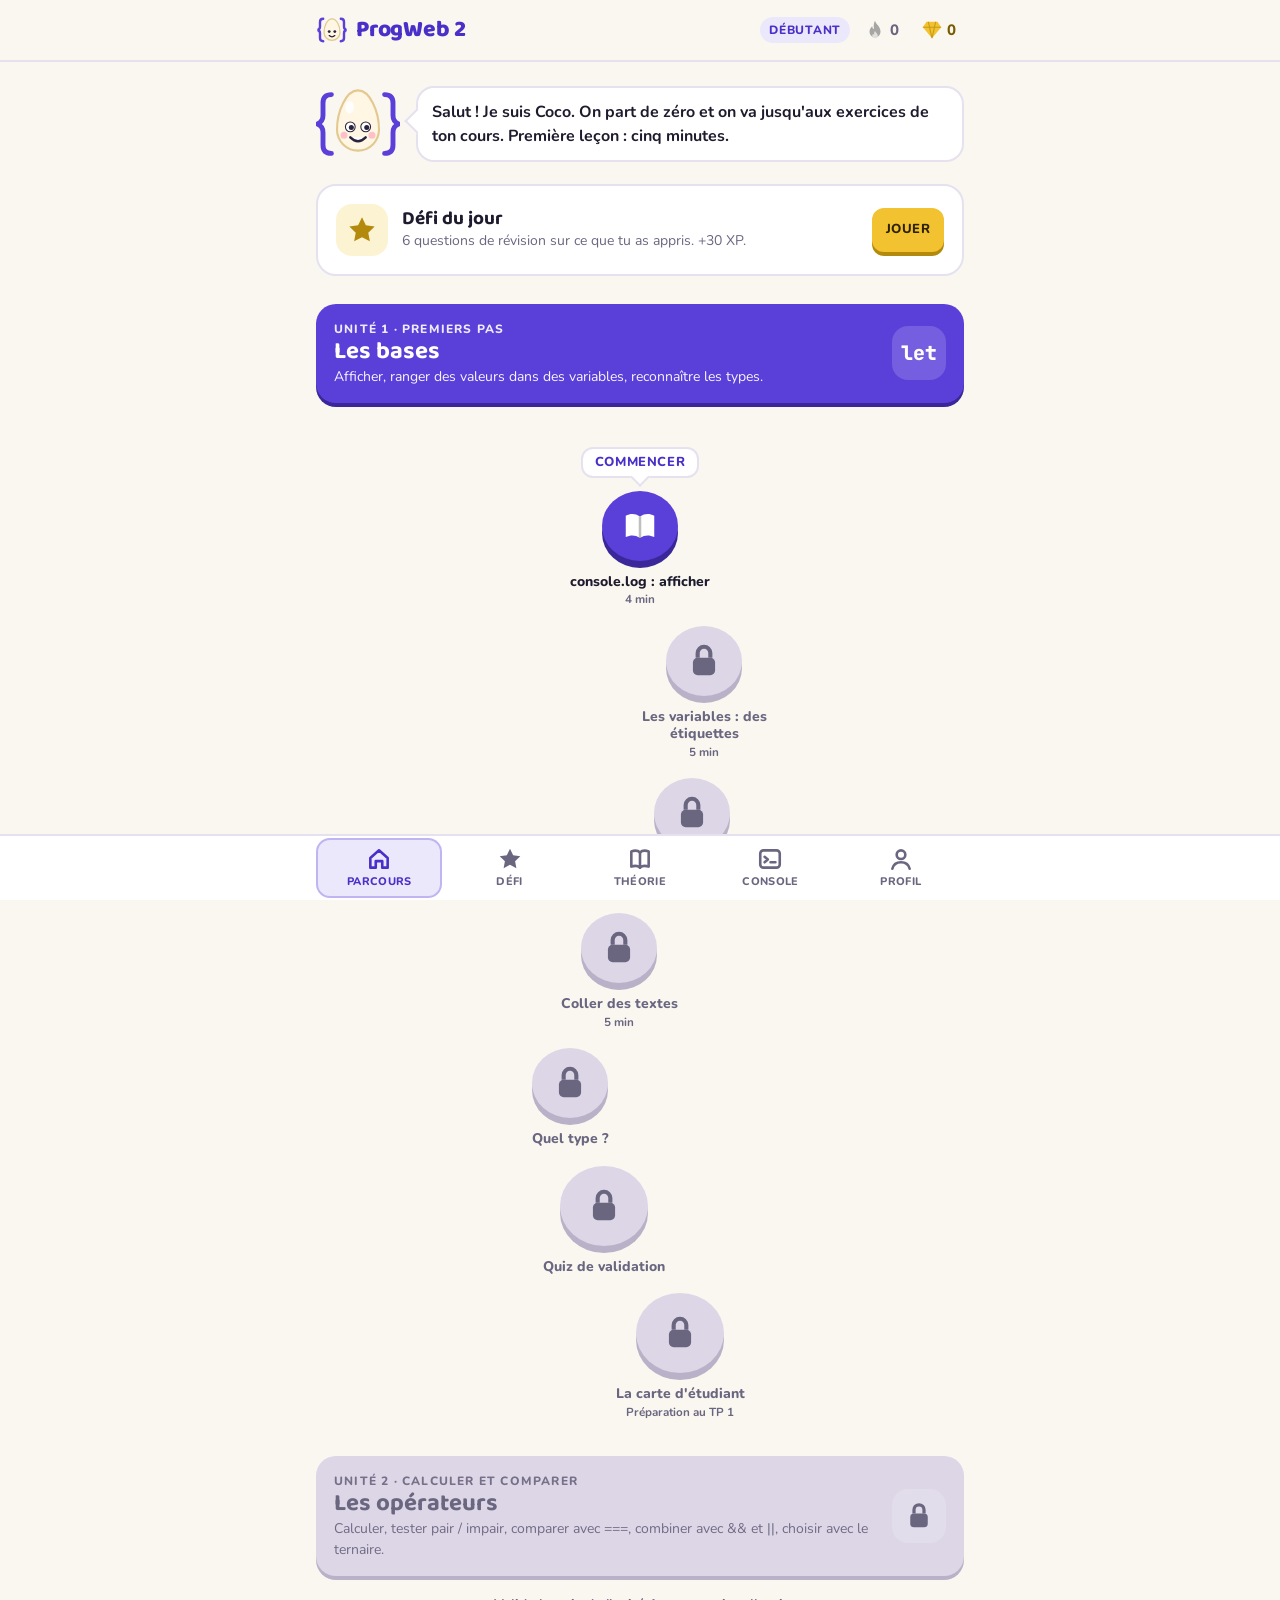
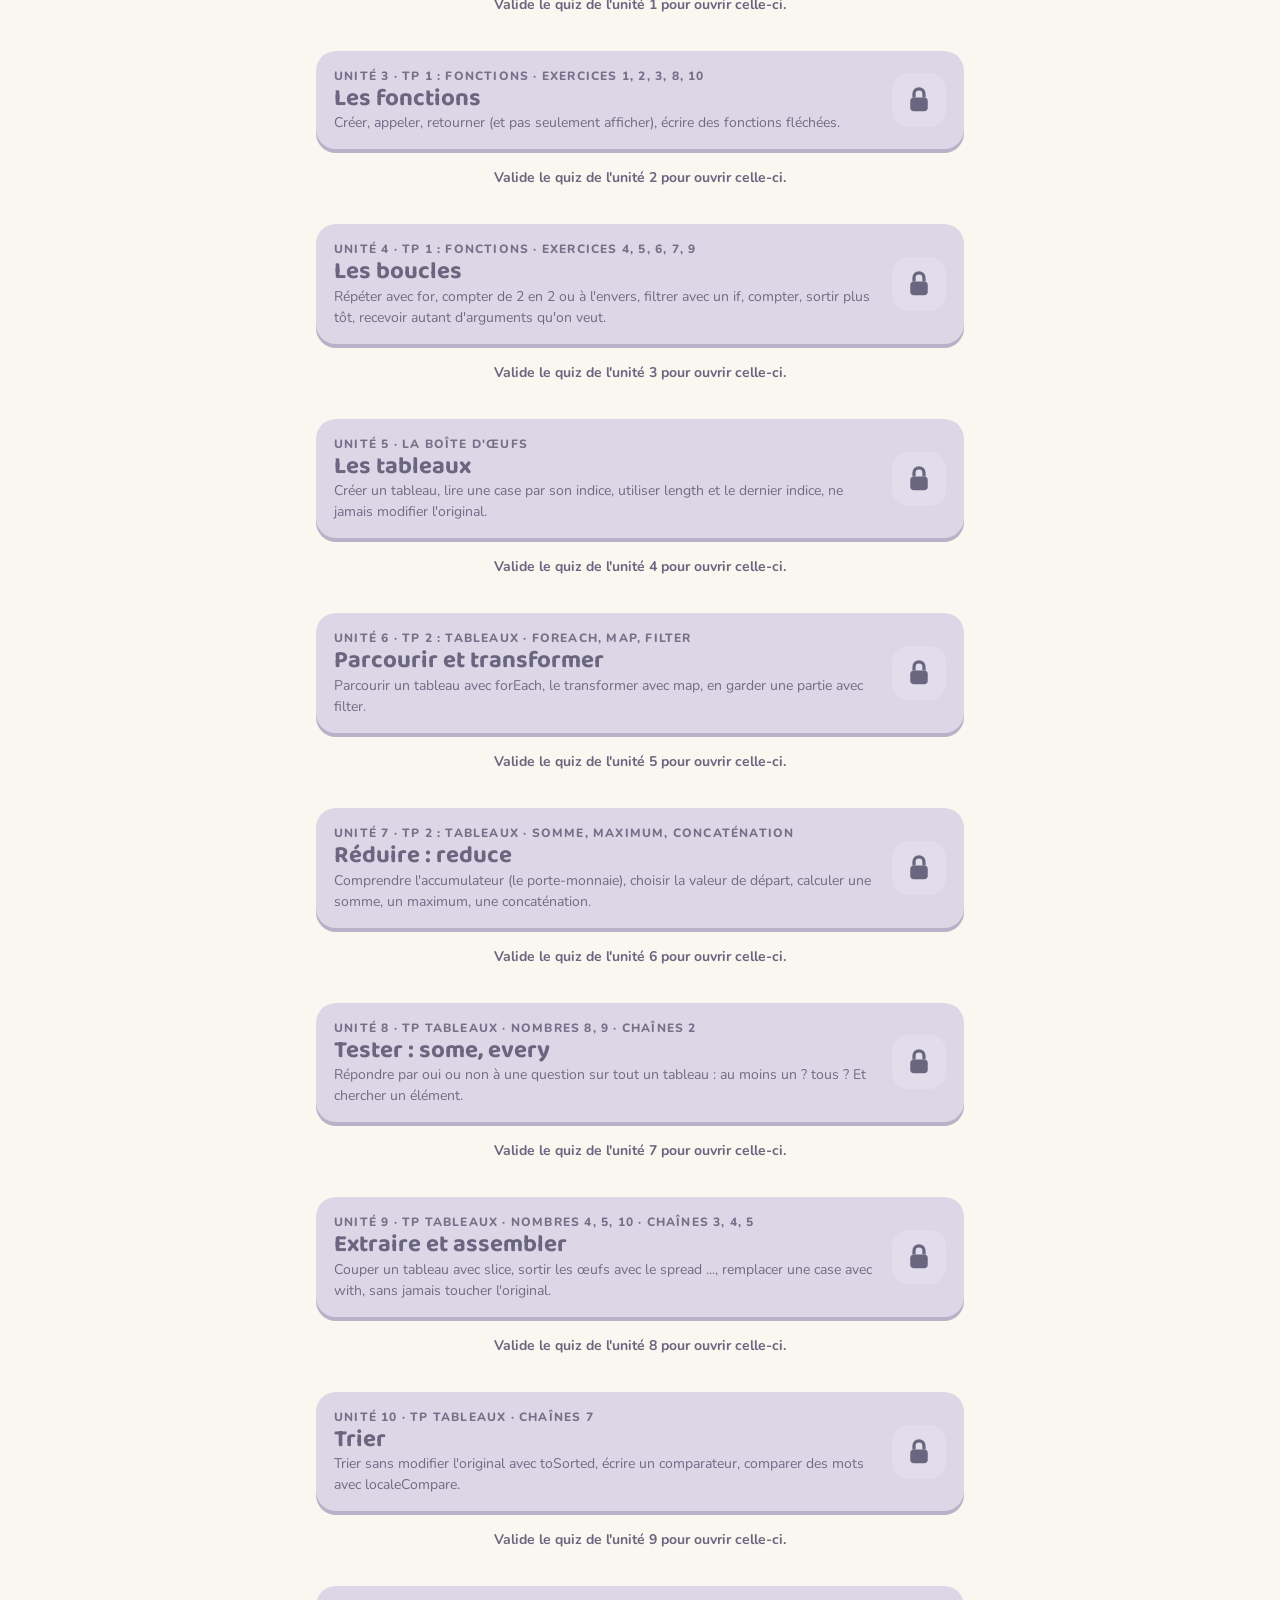
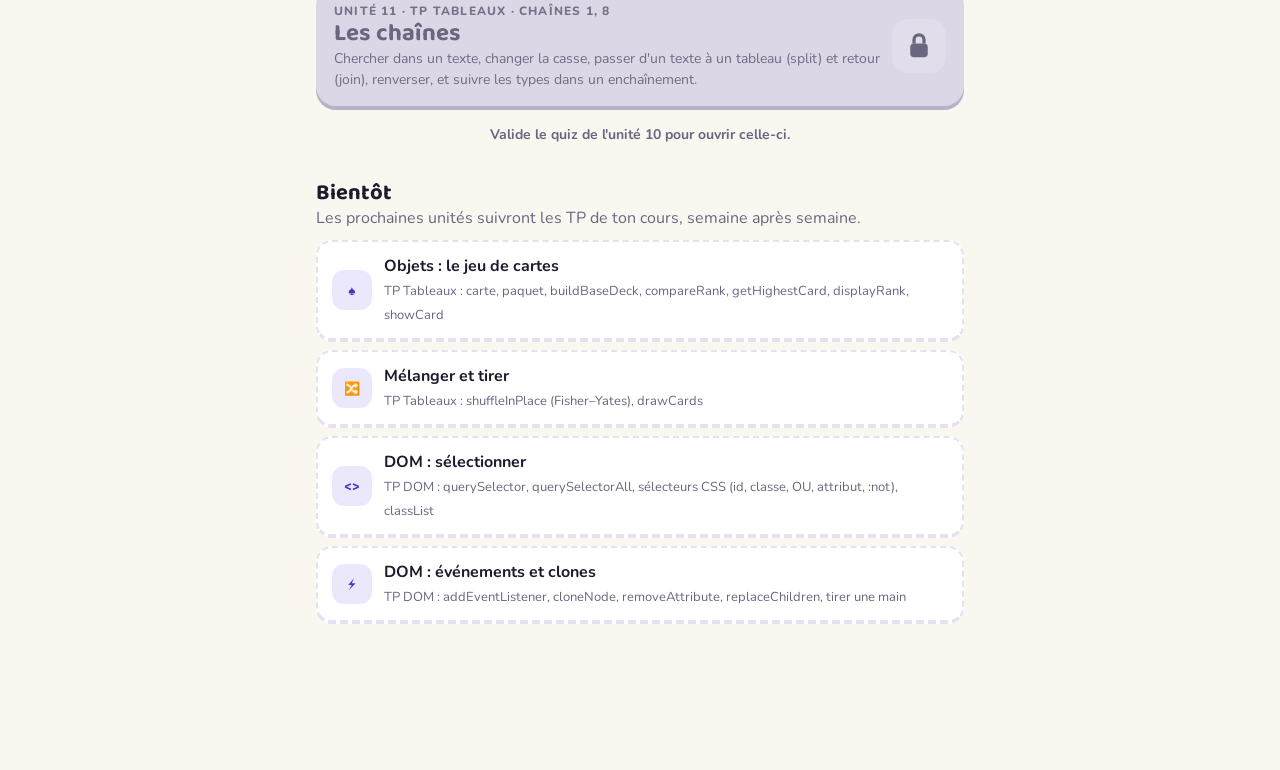
==== commit 31e546be: "Unités 8 à 11 (some/every, slice/spread/with, tri, chaînes) et moteur : bac à sable DOM, ANSI, mélan" ====
--- a/index.html
+++ b/index.html
@@ -25,6 +25,7 @@
 <script src="js/banc.js"></script>
 <script src="js/base.js"></script>
 <script src="js/editeur.js"></script>
+<script src="js/dom.js"></script>
 <script src="js/questions.js"></script>
 <script src="js/app.js"></script>
 </body>
--- a/css/app.css
+++ b/css/app.css
@@ -226,7 +226,8 @@
 /* ---------- code ---------- */
 .code{position:relative;font-family:var(--f-code);font-size:14.5px;line-height:1.6;background:var(--code-bg);border:2px solid var(--code-line);border-radius:14px;padding:10px 0;margin:12px 0;overflow-x:auto;tab-size:2}
 .code .l{display:flex;min-height:1.6em;white-space:pre;padding-right:14px}
-.code .n{flex:none;width:2.6em;padding-right:.8em;text-align:right;color:var(--muted);opacity:.7;user-select:none;position:sticky;left:0;background:var(--code-bg)}
+.code .l>span:last-child{white-space:pre-wrap;overflow-wrap:anywhere;min-width:0}   /* sur téléphone, une ligne longue revient à la ligne au lieu de défiler */
+.code .n{flex:none;width:2.6em;padding-right:.8em;text-align:right;color:color-mix(in srgb,var(--muted) 75%,var(--code-bg));user-select:none;position:sticky;left:0;background:var(--code-bg)}
 .code.sans-n .l{padding-left:14px}
 .code .l.lu{background:color-mix(in srgb,var(--gold) 22%,transparent)}
 .code .l.bad{background:color-mix(in srgb,var(--ko) 18%,transparent)}
@@ -251,7 +252,7 @@
 .editeur:focus-within{border-color:var(--prim)}
 .ed-scroll{position:relative;overflow:auto;max-height:52vh;min-height:120px}
 .ed-inner{position:relative;display:flex;min-width:100%;width:max-content}
-.ed-n{flex:none;font-family:var(--f-code);line-height:1.6;padding:10px .7em 10px 0;width:2.8em;text-align:right;color:var(--muted);opacity:.7;user-select:none;background:var(--code-bg);position:sticky;left:0;z-index:2;white-space:pre}
+.ed-n{flex:none;font-family:var(--f-code);line-height:1.6;padding:10px .7em 10px 0;width:2.8em;text-align:right;color:color-mix(in srgb,var(--muted) 75%,var(--code-bg));user-select:none;background:var(--code-bg);position:sticky;left:0;z-index:2;white-space:pre}
 .ed-zone{position:relative;flex:1;min-width:0}
 .ed-zone pre,.ed-zone textarea{margin:0;border:0;font-family:var(--f-code);line-height:1.6;padding:10px 16px 10px 4px;white-space:pre;tab-size:2;letter-spacing:0;font-variant-ligatures:none;word-wrap:normal;overflow:hidden}
 .ed-zone pre{pointer-events:none;color:var(--ink)}
@@ -507,3 +508,16 @@
 .code input.trou{font-family:var(--f-code);font-size:inherit;line-height:1.3;border:2px dashed var(--prim);border-radius:6px;background:var(--paper);color:var(--ink);padding:1px 4px;margin:1px 0;min-height:30px;vertical-align:baseline}
 .code input.trou:focus{outline:none;border-style:solid}
 .code input.trou:read-only{border-style:solid;border-color:var(--line)}
+/* pas de ligatures dans le code : => doit se lire comme les deux caractères qu'on tape */
+.code,.console,.symboles button,code,.chip.c,.choice.c,.objet,.saisie,.ed-entete,.ed-zone pre,.ed-zone textarea,.case,.reduce,.maillon,.parsons,.indice pre,.fiche-lien .ic,.uico{font-variant-ligatures:none;font-feature-settings:"liga" 0,"calt" 0}
+.choice .ct{min-width:0;overflow-wrap:anywhere}
+.choice .ct code{background:var(--code-bg);border:1px solid var(--code-line);border-radius:6px;padding:0 4px}
+@media (max-width:420px){.code{font-size:13.5px}.code .n{width:2.2em;padding-right:.6em}}
+/* bac à sable DOM */
+.apercu-dom{display:block;width:100%;height:480px;border:2px solid var(--code-line);border-radius:14px;background:#f3f3f3;margin:10px 0}
+.iframe-cachee{position:fixed;left:-10000px;top:0;width:1024px;height:800px;border:0;visibility:hidden}
+.apercu-note{font-size:13px;color:var(--muted);margin:-4px 0 8px}
+.selecteur-zone{display:grid;gap:8px}
+.selecteur-page{width:100%;height:340px;border:2px solid var(--code-line);border-radius:14px;background:#f3f3f3}
+.selecteur-compte{font-weight:800;font-size:14px;color:var(--muted)}
+.selecteur-compte.ko{color:var(--ko-ink)}
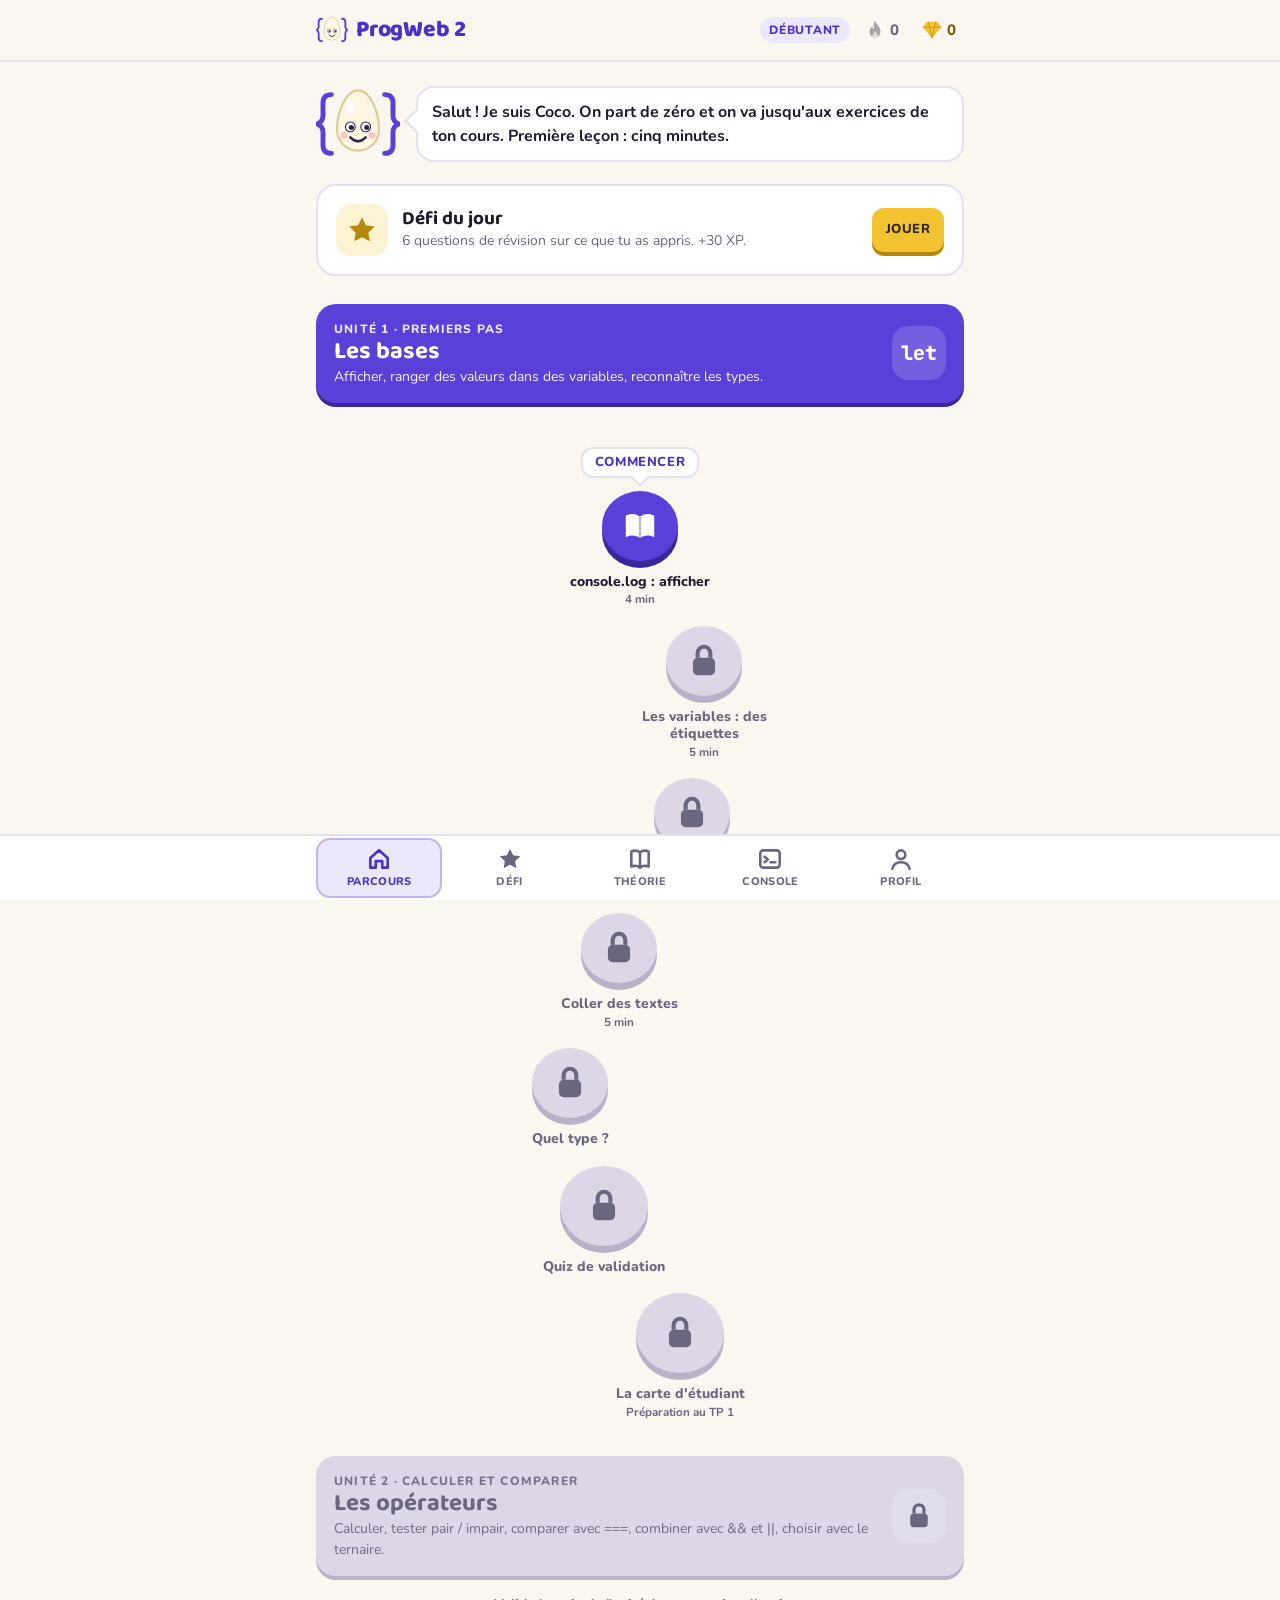
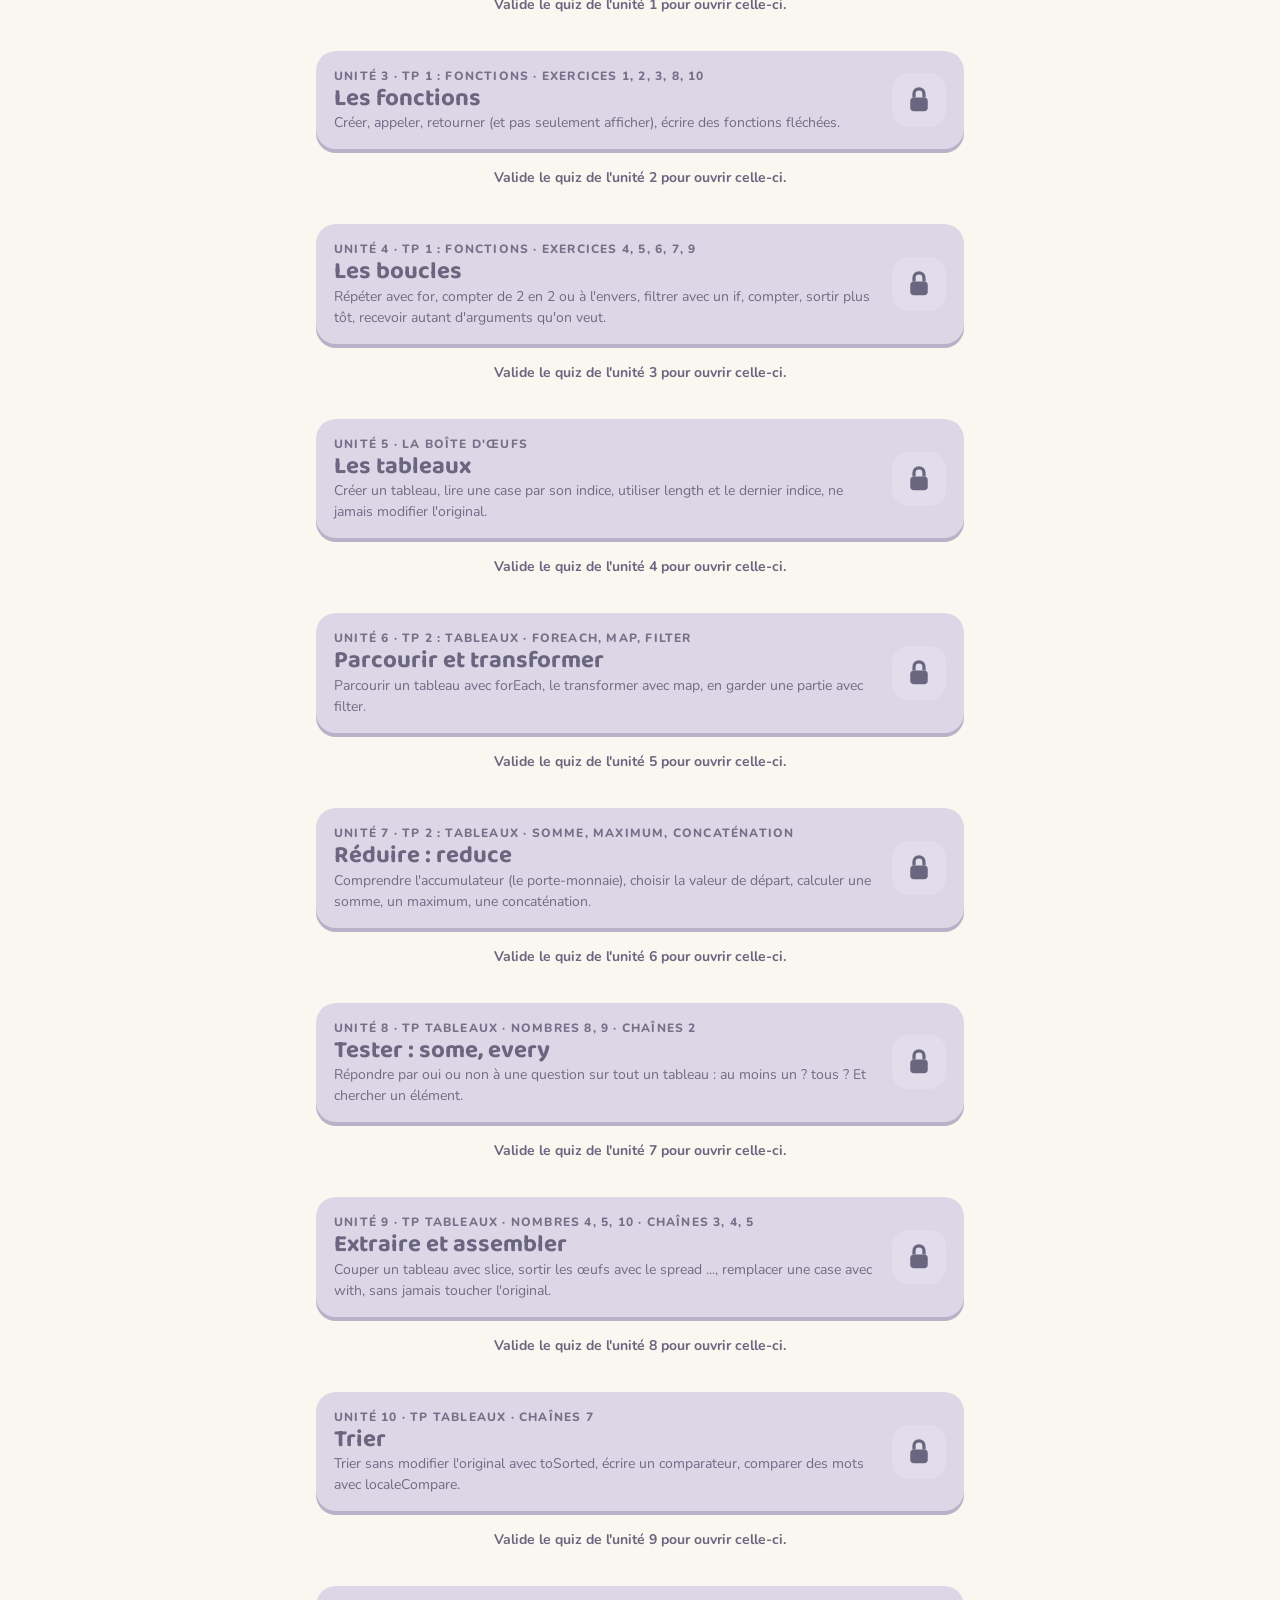
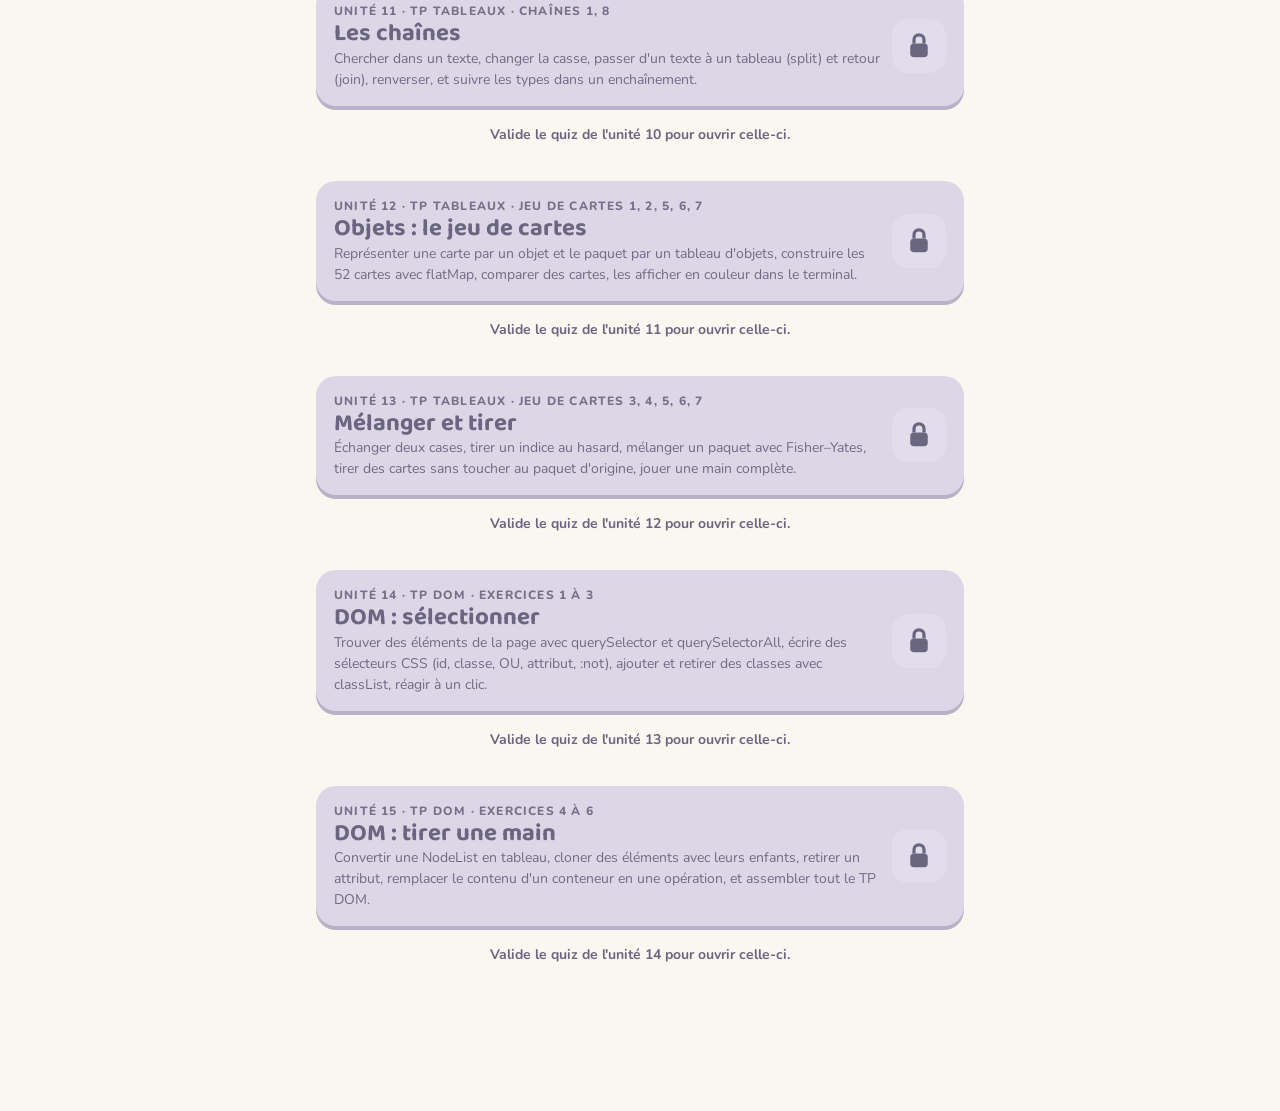
==== commit c66acf33: "Moteur mis à jour avec celui du modèle cours-duolingo-template Identité de l'appli dans config.app (" ====
--- a/index.html
+++ b/index.html
@@ -5,7 +5,7 @@
 <meta name="viewport" content="width=device-width,initial-scale=1,viewport-fit=cover">
 <title>ProgWeb 2</title>
 <meta name="description" content="Apprendre le JavaScript en jouant, de zéro jusqu'aux exercices du cours de programmation web : leçons courtes, exercices de code testés, défi du jour.">
-<link rel="icon" href="data:image/svg+xml,%3Csvg xmlns='http://www.w3.org/2000/svg' viewBox='0 0 40 40'%3E%3Cpath d='M9 6c-3 0-4 2-4 4v6c0 2-1 3.5-3 4 2 .5 3 2 3 4v6c0 2 1 4 4 4M31 6c3 0 4 2 4 4v6c0 2 1 3.5 3 4-2 .5-3 2-3 4v6c0 2-1 4-4 4' stroke='%235B3FD9' stroke-width='3' fill='none' stroke-linecap='round'/%3E%3Cpath d='M20 6c6 0 10 9 10 17a10 10 0 0 1-20 0c0-8 4-17 10-17z' fill='%23FFF6E4' stroke='%23E3C98F' stroke-width='1.6'/%3E%3C/svg%3E">
+<link rel="icon" href="data:image/svg+xml,%3Csvg xmlns=%22http://www.w3.org/2000/svg%22 class=%22mascot%22 viewBox=%220 0 120 120%22 aria-hidden=%22true%22%3E%0A    %3Cpath d=%22M22 18c-9 0-12 5-12 12v18c0 6-3 10-8 12 5 2 8 6 8 12v18c0 7 3 12 12 12%22 stroke=%22%235B3FD9%22 stroke-width=%227%22 fill=%22none%22 stroke-linecap=%22round%22/%3E%3Cpath d=%22M98 18c9 0 12 5 12 12v18c0 6 3 10 8 12-5 2-8 6-8 12v18c0 7-3 12-12 12%22 stroke=%22%235B3FD9%22 stroke-width=%227%22 fill=%22none%22 stroke-linecap=%22round%22/%3E%0A    %3Cpath d=%22M60 12c17 0 30 30 30 56a30 30 0 0 1-60 0c0-26 13-56 30-56z%22 fill=%22%23FFF6E4%22 stroke=%22%23E3C98F%22 stroke-width=%223%22/%3E%0A    %3Cellipse cx=%2248%22 cy=%2236%22 rx=%226%22 ry=%229%22 fill=%22%23fff%22 opacity=%22.9%22/%3E%0A    %3Ccircle cx=%2249%22 cy=%2264%22 r=%227%22 fill=%22%23fff%22 stroke=%22%232a2340%22 stroke-width=%221.5%22/%3E%3Ccircle cx=%2271%22 cy=%2264%22 r=%227%22 fill=%22%23fff%22 stroke=%22%232a2340%22 stroke-width=%221.5%22/%3E%0A    %3Ccircle cx=%2250.5%22 cy=%2265%22 r=%223.6%22 fill=%22%232a2340%22/%3E%3Ccircle cx=%2272.5%22 cy=%2265%22 r=%223.6%22 fill=%22%232a2340%22/%3E%0A    %3Ccircle cx=%2240%22 cy=%2276%22 r=%225%22 fill=%22%23ff9fb4%22 opacity=%22.6%22/%3E%3Ccircle cx=%2280%22 cy=%2276%22 r=%225%22 fill=%22%23ff9fb4%22 opacity=%22.6%22/%3E%0A    %3Cpath d=%22M49 79q11 11 22 0%22 stroke=%22%232a2340%22 stroke-width=%223.5%22 fill=%22%23fff%22 stroke-linecap=%22round%22/%3E%3C/svg%3E">
 <link rel="manifest" href="manifest.webmanifest">
 <link rel="apple-touch-icon" href="icones/apple-touch-icon.png">
 <meta name="theme-color" content="#FAF7F0" media="(prefers-color-scheme: light)">
@@ -21,7 +21,7 @@
 <body>
 <div id="app"></div>
 <div class="toasts" id="toasts"></div>
-<noscript><p style="padding:20px">ProgWeb 2 a besoin de JavaScript (évidemment).</p></noscript>
+<noscript><p style="padding:20px">ProgWeb 2 a besoin de JavaScript pour fonctionner.</p></noscript>
 <script src="js/banc.js"></script>
 <script src="js/base.js"></script>
 <script src="js/editeur.js"></script>
--- a/css/app.css
+++ b/css/app.css
@@ -1,4 +1,4 @@
-/* ProgWeb 2 — styles. Reprend la mise en page de Pampre : appli mobile centrée (colonne 680 px), barre haute de stats,
+/* Moteur de cours façon Duolingo — styles. Reprend la mise en page de Pampre : appli mobile centrée (colonne 680 px), barre haute de stats,
    onglets en bas, parcours en zigzag ; sessions plein écran avec feuille de correction qui monte du bas.
    Toute couleur est un jeton défini dans les TROIS blocs : clair, sombre système, sombre forcé. */
 :root{
@@ -91,7 +91,7 @@
 .topbar{position:sticky;top:env(safe-area-inset-top,0px);z-index:20;background:color-mix(in srgb,var(--bg) 92%,transparent);backdrop-filter:blur(8px);border-bottom:2px solid var(--line)}
 .topbar .wrap{display:flex;align-items:center;gap:12px;height:60px}
 .brand{display:flex;align-items:center;gap:8px;min-height:44px;font-family:var(--f-display);font-weight:800;font-size:23px;color:var(--prim-ink);background:none;border:0;padding:0;letter-spacing:-.01em;white-space:nowrap}
-.brand svg{width:32px;height:32px}
+.brand svg{width:32px;height:32px;flex:none}
 .stats{margin-left:auto;display:flex;gap:6px;align-items:center;min-width:0}
 @media (max-width:360px){.topbar .wrap{gap:6px}.stats{gap:2px}.stat{padding:4px 5px}.brand{font-size:19px;gap:6px}.brand svg{width:26px;height:26px}}
 .stat{display:flex;align-items:center;gap:4px;white-space:nowrap;min-height:44px;font-weight:800;font-size:15px;padding:4px 8px;border-radius:12px;font-variant-numeric:tabular-nums;background:none;border:0}
@@ -106,7 +106,7 @@
 
 /* ---------- onglets du bas ---------- */
 .tabbar{position:fixed;left:0;right:0;bottom:0;z-index:20;background:var(--paper);border-top:2px solid var(--line);padding-bottom:env(safe-area-inset-bottom,0px)}
-.tabbar .wrap{display:grid;grid-template-columns:repeat(5,1fr);gap:4px;height:64px;align-items:center}
+.tabbar .wrap{display:grid;grid-auto-flow:column;grid-auto-columns:1fr;gap:4px;height:64px;align-items:center}
 .tab{display:flex;flex-direction:column;align-items:center;gap:2px;border:2px solid transparent;background:none;border-radius:14px;padding:6px 2px;font-size:11px;font-weight:800;color:var(--muted);text-transform:uppercase;letter-spacing:.03em;min-height:52px}
 .tab svg{width:26px;height:26px}
 .tab[aria-current="page"]{color:var(--prim-ink);background:var(--prim-soft);border-color:color-mix(in srgb,var(--prim) 30%,transparent)}
@@ -325,10 +325,13 @@
 .chip.ko{border-color:var(--ko);background:var(--ko-soft);color:var(--ko-ink)}
 .parsons .slots{overflow-x:auto}
 .parsons .chip{white-space:pre;font-family:var(--f-code);font-size:14px;font-weight:600;padding:8px 10px}
+.parsons .pool .chip,.parsons .slots .chip{white-space:pre;max-width:none}   /* programme à reconstituer : l'indentation compte, on fait défiler plutôt que de couper */
 .parsons .pool{flex-direction:column;align-items:stretch}
-.assoc{display:grid;grid-template-columns:1fr 1fr;gap:10px}
+.assoc{display:grid;grid-template-columns:minmax(0,1fr) minmax(0,1fr);gap:10px}
 .assoc .col{display:grid;gap:10px;align-content:start;min-width:0}
-.assoc .chip{width:100%;min-height:56px;text-align:center;display:grid;place-items:center;font-size:14px;overflow-wrap:anywhere}
+.assoc .chip{width:100%;min-width:0;min-height:56px;text-align:center;display:grid;place-items:center;font-size:14px;overflow-wrap:anywhere}
+/* étiquettes en police de code dans des colonnes étroites : elles passent à la ligne au lieu de déborder sur la colonne voisine */
+.assoc .chip.c,.cat .chip.c,.pool .chip.c,.pool.c .chip{white-space:pre-wrap;overflow-wrap:anywhere;min-width:0;max-width:100%}
 .assoc .chip[data-pair]{color:#fff;border-color:transparent}
 .cats{display:grid;grid-template-columns:repeat(auto-fit,minmax(130px,1fr));gap:10px;margin-bottom:16px}
 .cat{border:2px dashed var(--line);border-radius:16px;padding:8px;min-height:96px;display:flex;flex-direction:column;gap:6px;background:color-mix(in srgb,var(--paper) 60%,transparent);transition:border-color .15s,background .15s}
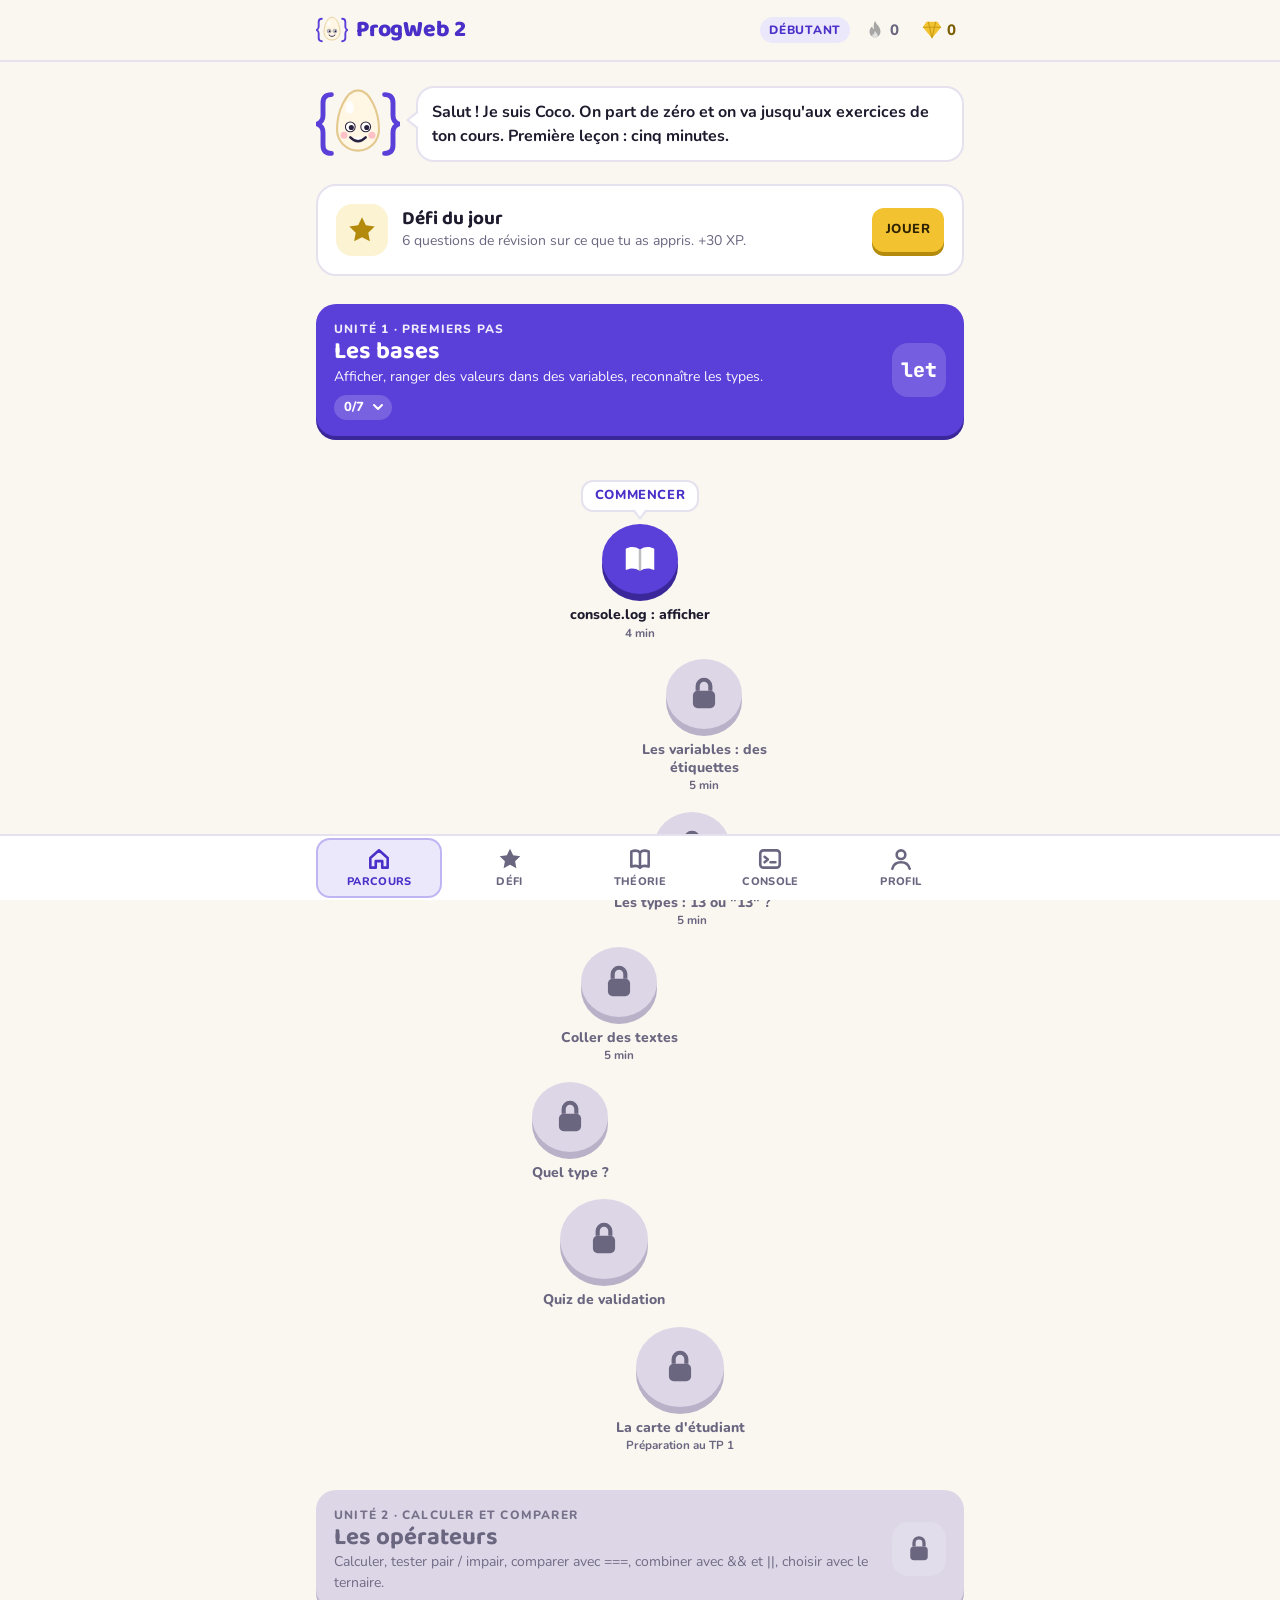
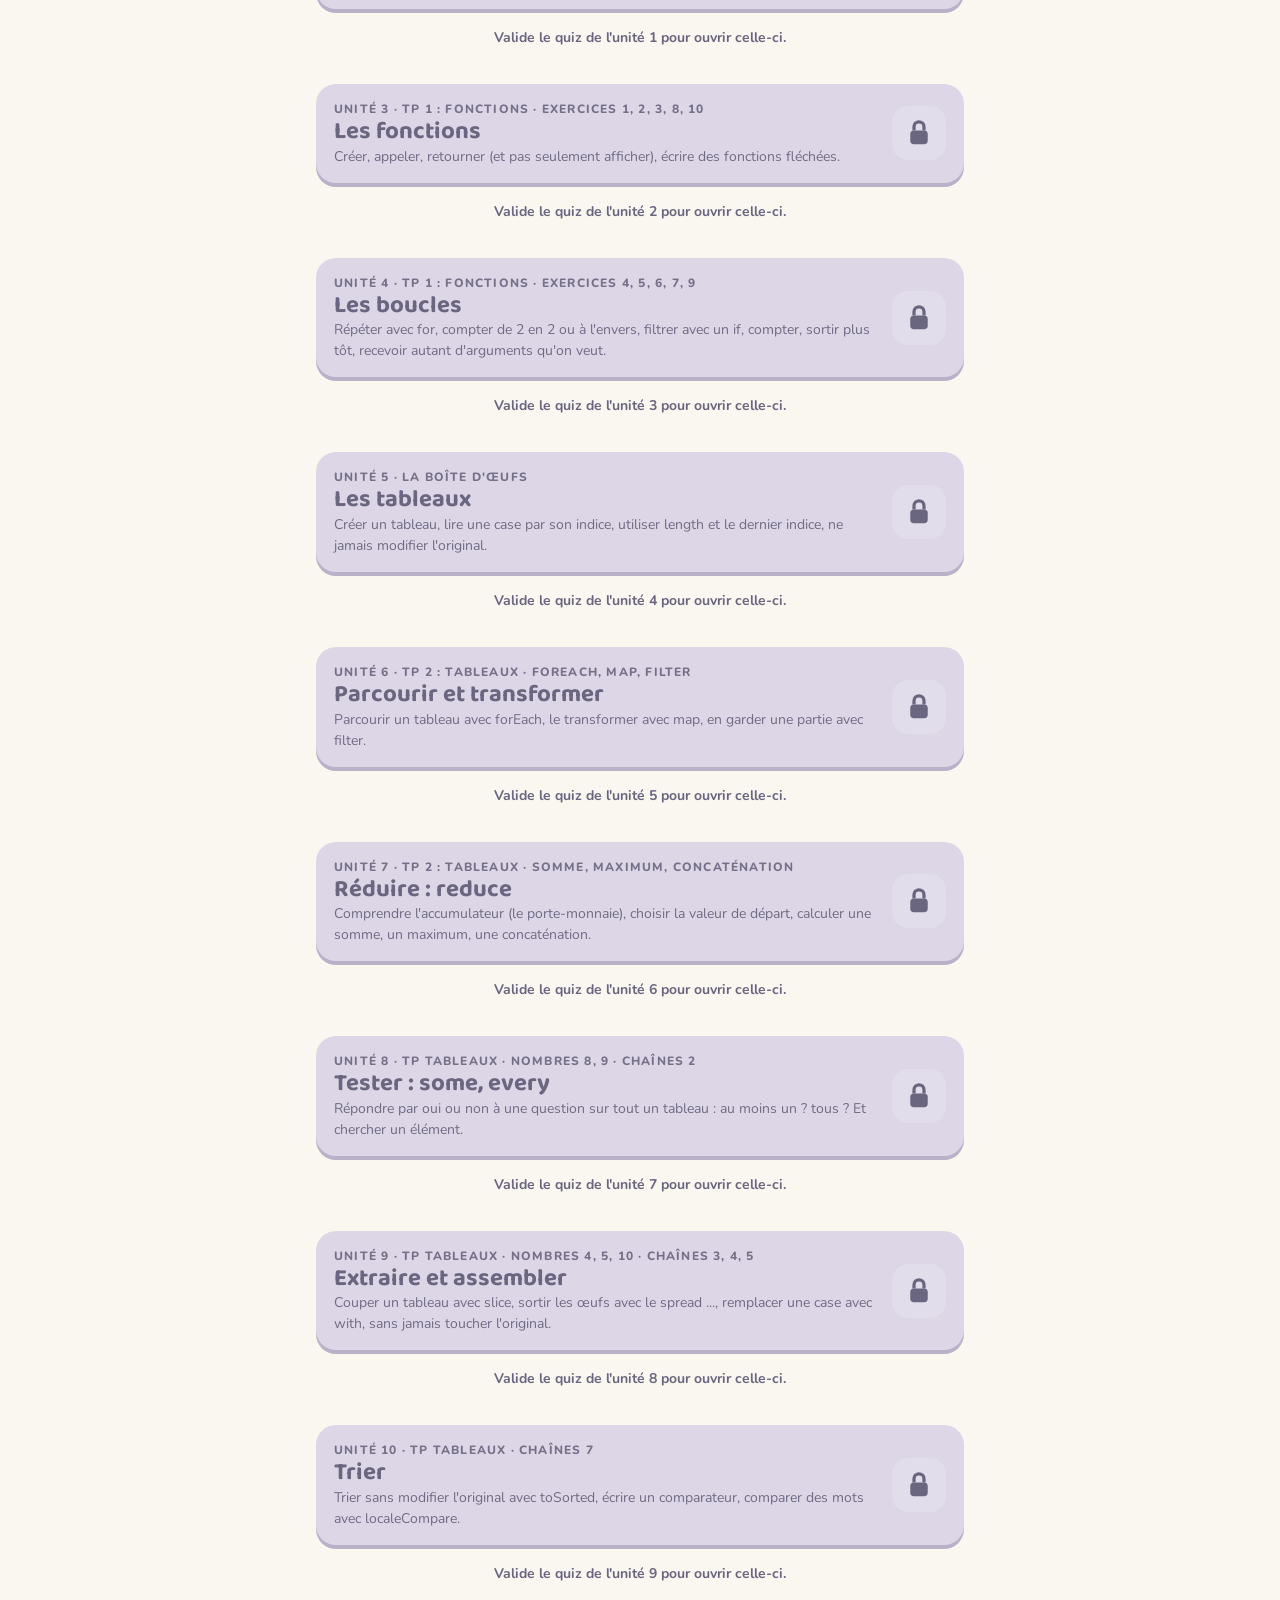
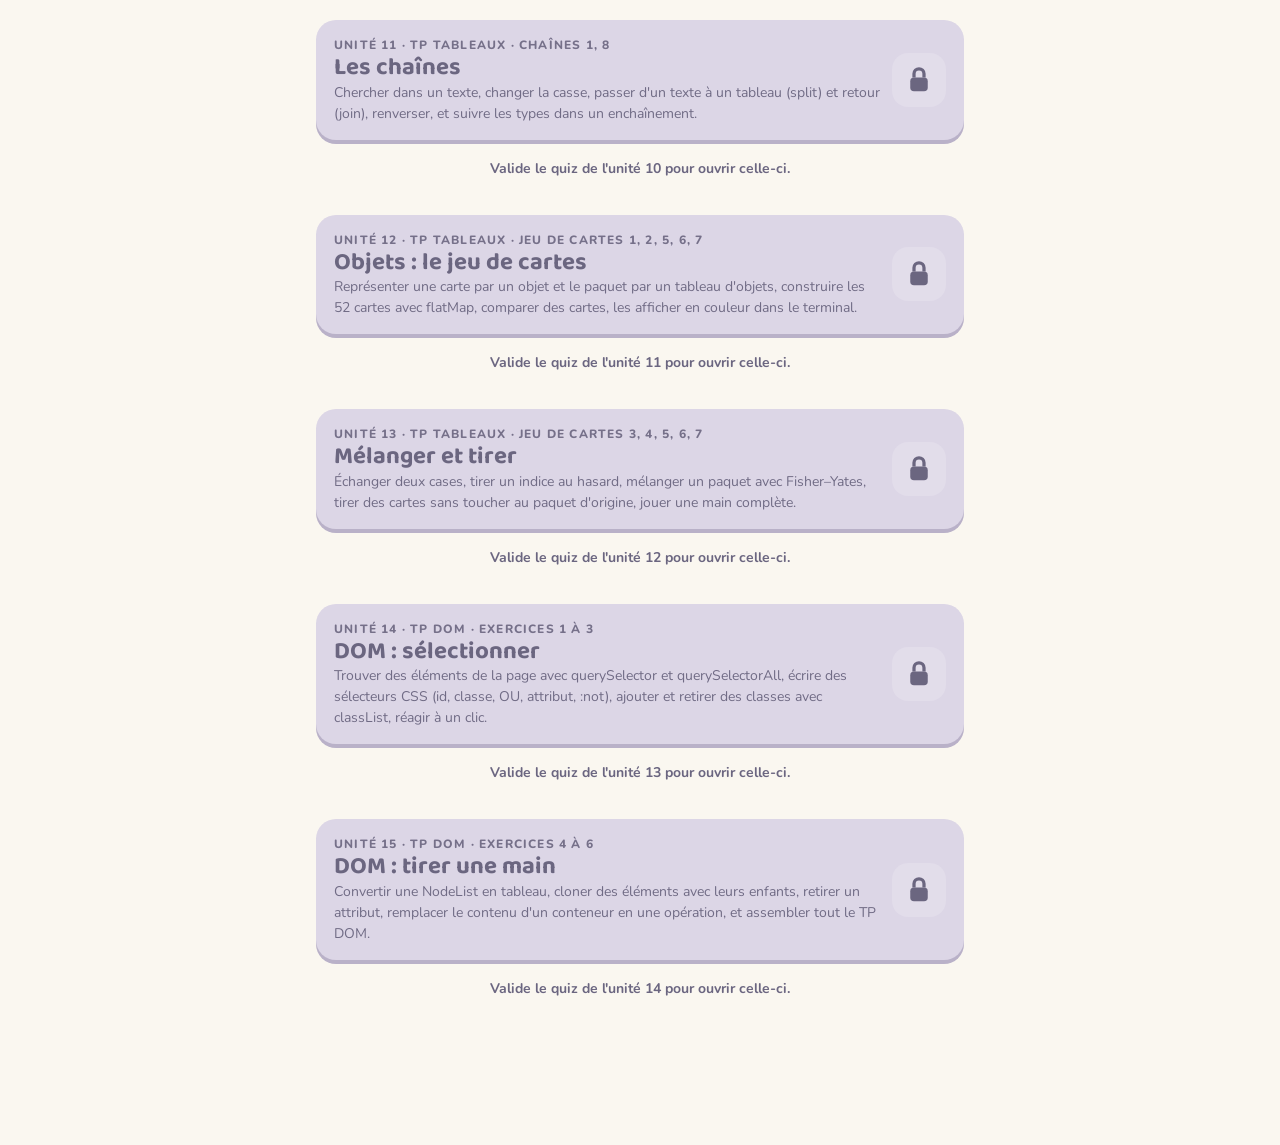
==== commit 89a6db98: "Moteur mis à jour depuis le modèle, version 67f13ec Nouveautés du modèle : unités terminées repliées" ====
--- a/index.html
+++ b/index.html
@@ -5,7 +5,7 @@
 <meta name="viewport" content="width=device-width,initial-scale=1,viewport-fit=cover">
 <title>ProgWeb 2</title>
 <meta name="description" content="Apprendre le JavaScript en jouant, de zéro jusqu'aux exercices du cours de programmation web : leçons courtes, exercices de code testés, défi du jour.">
-<link rel="icon" href="data:image/svg+xml,%3Csvg xmlns=%22http://www.w3.org/2000/svg%22 class=%22mascot%22 viewBox=%220 0 120 120%22 aria-hidden=%22true%22%3E%0A    %3Cpath d=%22M22 18c-9 0-12 5-12 12v18c0 6-3 10-8 12 5 2 8 6 8 12v18c0 7 3 12 12 12%22 stroke=%22%235B3FD9%22 stroke-width=%227%22 fill=%22none%22 stroke-linecap=%22round%22/%3E%3Cpath d=%22M98 18c9 0 12 5 12 12v18c0 6 3 10 8 12-5 2-8 6-8 12v18c0 7-3 12-12 12%22 stroke=%22%235B3FD9%22 stroke-width=%227%22 fill=%22none%22 stroke-linecap=%22round%22/%3E%0A    %3Cpath d=%22M60 12c17 0 30 30 30 56a30 30 0 0 1-60 0c0-26 13-56 30-56z%22 fill=%22%23FFF6E4%22 stroke=%22%23E3C98F%22 stroke-width=%223%22/%3E%0A    %3Cellipse cx=%2248%22 cy=%2236%22 rx=%226%22 ry=%229%22 fill=%22%23fff%22 opacity=%22.9%22/%3E%0A    %3Ccircle cx=%2249%22 cy=%2264%22 r=%227%22 fill=%22%23fff%22 stroke=%22%232a2340%22 stroke-width=%221.5%22/%3E%3Ccircle cx=%2271%22 cy=%2264%22 r=%227%22 fill=%22%23fff%22 stroke=%22%232a2340%22 stroke-width=%221.5%22/%3E%0A    %3Ccircle cx=%2250.5%22 cy=%2265%22 r=%223.6%22 fill=%22%232a2340%22/%3E%3Ccircle cx=%2272.5%22 cy=%2265%22 r=%223.6%22 fill=%22%232a2340%22/%3E%0A    %3Ccircle cx=%2240%22 cy=%2276%22 r=%225%22 fill=%22%23ff9fb4%22 opacity=%22.6%22/%3E%3Ccircle cx=%2280%22 cy=%2276%22 r=%225%22 fill=%22%23ff9fb4%22 opacity=%22.6%22/%3E%0A    %3Cpath d=%22M49 79q11 11 22 0%22 stroke=%22%232a2340%22 stroke-width=%223.5%22 fill=%22%23fff%22 stroke-linecap=%22round%22/%3E%3C/svg%3E">
+<link rel="icon" href="data:image/svg+xml,%3Csvg xmlns=%22http://www.w3.org/2000/svg%22 class=%22mascot%22 viewBox=%220 0 120 120%22 aria-hidden=%22true%22%3E%3Cpath d=%22M22 18c-9 0-12 5-12 12v18c0 6-3 10-8 12 5 2 8 6 8 12v18c0 7 3 12 12 12%22 stroke=%22%235B3FD9%22 stroke-width=%227%22 fill=%22none%22 stroke-linecap=%22round%22/%3E%3Cpath d=%22M98 18c9 0 12 5 12 12v18c0 6 3 10 8 12-5 2-8 6-8 12v18c0 7-3 12-12 12%22 stroke=%22%235B3FD9%22 stroke-width=%227%22 fill=%22none%22 stroke-linecap=%22round%22/%3E%3Cpath d=%22M60 12c17 0 30 30 30 56a30 30 0 0 1-60 0c0-26 13-56 30-56z%22 fill=%22%23FFF6E4%22 stroke=%22%23E3C98F%22 stroke-width=%223%22/%3E%3Cellipse cx=%2248%22 cy=%2236%22 rx=%226%22 ry=%229%22 fill=%22%23fff%22 opacity=%22.9%22/%3E%3Ccircle cx=%2249%22 cy=%2264%22 r=%227%22 fill=%22%23fff%22 stroke=%22%232a2340%22 stroke-width=%221.5%22/%3E%3Ccircle cx=%2250.47%22 cy=%2265%22 r=%223.64%22 fill=%22%232a2340%22/%3E%3Ccircle cx=%2271%22 cy=%2264%22 r=%227%22 fill=%22%23fff%22 stroke=%22%232a2340%22 stroke-width=%221.5%22/%3E%3Ccircle cx=%2272.47%22 cy=%2265%22 r=%223.64%22 fill=%22%232a2340%22/%3E%3Ccircle class=%22joue%22 cx=%2240%22 cy=%2276%22 r=%225%22 fill=%22%23ff9fb4%22 opacity=%22.6%22/%3E%3Ccircle class=%22joue%22 cx=%2280%22 cy=%2276%22 r=%225%22 fill=%22%23ff9fb4%22 opacity=%22.6%22/%3E%3Cpath d=%22M49 79q11 11 22 0%22 stroke=%22%232a2340%22 stroke-width=%223.5%22 fill=%22%23fff%22 stroke-linecap=%22round%22/%3E%3C/svg%3E">
 <link rel="manifest" href="manifest.webmanifest">
 <link rel="apple-touch-icon" href="icones/apple-touch-icon.png">
 <meta name="theme-color" content="#FAF7F0" media="(prefers-color-scheme: light)">
@@ -19,13 +19,15 @@
 <link rel="stylesheet" href="css/app.css">
 </head>
 <body>
-<div id="app"></div>
+<div id="app"><!--chargement--><main class="wrap chargement"><svg xmlns="http://www.w3.org/2000/svg" class="mascot" viewBox="0 0 120 120" aria-hidden="true"><path d="M22 18c-9 0-12 5-12 12v18c0 6-3 10-8 12 5 2 8 6 8 12v18c0 7 3 12 12 12" stroke="#5B3FD9" stroke-width="7" fill="none" stroke-linecap="round"/><path d="M98 18c9 0 12 5 12 12v18c0 6 3 10 8 12-5 2-8 6-8 12v18c0 7-3 12-12 12" stroke="#5B3FD9" stroke-width="7" fill="none" stroke-linecap="round"/><path d="M60 12c17 0 30 30 30 56a30 30 0 0 1-60 0c0-26 13-56 30-56z" fill="#FFF6E4" stroke="#E3C98F" stroke-width="3"/><ellipse cx="48" cy="36" rx="6" ry="9" fill="#fff" opacity=".9"/><circle cx="49" cy="64" r="7" fill="#fff" stroke="#2a2340" stroke-width="1.5"/><circle cx="50.47" cy="65" r="3.64" fill="#2a2340"/><circle cx="71" cy="64" r="7" fill="#fff" stroke="#2a2340" stroke-width="1.5"/><circle cx="72.47" cy="65" r="3.64" fill="#2a2340"/><circle class="joue" cx="40" cy="76" r="5" fill="#ff9fb4" opacity=".6"/><circle class="joue" cx="80" cy="76" r="5" fill="#ff9fb4" opacity=".6"/><path d="M49 79q11 11 22 0" stroke="#2a2340" stroke-width="3.5" fill="#fff" stroke-linecap="round"/></svg><p>Chargement…</p></main><!--/chargement--></div>
 <div class="toasts" id="toasts"></div>
 <noscript><p style="padding:20px">ProgWeb 2 a besoin de JavaScript pour fonctionner.</p></noscript>
+<script src="js/langages.js"></script>
 <script src="js/banc.js"></script>
 <script src="js/base.js"></script>
 <script src="js/editeur.js"></script>
 <script src="js/dom.js"></script>
+<script src="js/php.js"></script>
 <script src="js/questions.js"></script>
 <script src="js/app.js"></script>
 </body>
--- a/css/app.css
+++ b/css/app.css
@@ -134,9 +134,17 @@
 
 /* ---------- accueil ---------- */
 .home-hero{display:grid;grid-template-columns:auto 1fr;gap:16px;align-items:center;margin-bottom:18px}
+/* taille par défaut ; centrée par son conteneur (text-align, justify-items), jamais par des marges automatiques (elles écrasent l'en-tête du profil) */
+.mascot{width:96px;height:96px;flex:none;vertical-align:middle}
+.chargement{text-align:center;padding-top:80px}
+.chargement .mascot{width:120px;height:120px;animation:pop .6s cubic-bezier(.3,1.6,.5,1)}
+.chargement p{font-weight:800;color:var(--muted);margin-top:12px}
 .home-hero .mascot{width:84px;height:84px}
 .bubble{position:relative;background:var(--paper);border:2px solid var(--line);border-radius:18px;padding:12px 14px;font-weight:700}
-.bubble::before{content:"";position:absolute;left:-10px;top:24px;width:16px;height:16px;background:var(--paper);border-left:2px solid var(--line);border-bottom:2px solid var(--line);transform:rotate(45deg)}
+/* pointe de la bulle : deux triangles (le contour, puis le fond par-dessus), sans carré tourné qui laisse des marches à la jonction */
+.bubble::before,.bubble::after{content:"";position:absolute;border-style:solid;border-color:transparent;border-left-width:0}
+.bubble::before{left:-12px;top:22px;border-width:10px 12px 10px 0;border-right-color:var(--line)}
+.bubble::after{left:-9px;top:24.5px;border-width:7.5px 9px 7.5px 0;border-right-color:var(--paper)}
 .daily{display:flex;gap:14px;align-items:center;margin-bottom:28px}
 .daily .ico{flex:none;width:52px;height:52px;border-radius:16px;display:grid;place-items:center;background:var(--gold-soft);color:var(--gold-deep)}
 .daily .ico svg{width:32px;height:32px}
@@ -144,6 +152,17 @@
 .daily h3{font-size:19px}
 .daily p{color:var(--muted);font-size:14px}
 .daily.done .ico{background:var(--ok-soft);color:var(--ok-deep)}
+.daily.projet .ico{background:var(--prim-soft);color:var(--prim-ink)}
+/* ---------- projet : critères à cocher ---------- */
+.criteres{display:grid;gap:10px;margin-bottom:28px}
+.critere{display:grid;grid-template-columns:44px 1fr;gap:12px;align-items:start;background:var(--paper);border:2px solid var(--line);border-radius:16px;padding:12px}
+.critere p{font-weight:700;line-height:1.45}
+.critere .note{font-weight:600;margin-top:6px}
+.coche{width:44px;height:44px;border-radius:12px;border:2px solid var(--line);background:var(--bg);color:transparent;display:grid;place-items:center}
+.coche svg{width:28px;height:28px;opacity:0}
+.critere.fait{border-color:var(--ok)}
+.critere.fait .coche{border-color:var(--ok);color:var(--ok)}
+.critere.fait .coche svg{opacity:1}
 @media (max-width:360px){.daily{flex-wrap:wrap}.daily .txt{flex:1 1 calc(100% - 66px)}.daily .btn{flex:1 1 100%}}
 
 .unit{margin-bottom:36px}
@@ -154,6 +173,24 @@
 .unit-head .uico{margin-left:auto;flex:none;width:54px;height:54px;display:grid;place-items:center;font-family:var(--f-code);font-weight:800;font-size:20px;background:rgba(255,255,255,.16);border-radius:16px}
 .unit-head .uico svg{width:30px;height:30px}
 .unit.locked .unit-head{--u:var(--locked);--ud:var(--locked-deep);color:var(--muted)}
+/* replier une unité : clic sur la bannière */
+.unit:not(.locked) .unit-head{cursor:pointer;-webkit-tap-highlight-color:transparent}
+.unit-head:focus-visible{outline:3px solid var(--focus);outline-offset:3px}
+.unit-head .avancement{display:inline-flex;align-items:center;gap:6px;margin-top:8px;font-size:13px;font-weight:800;background:rgba(255,255,255,.18);border-radius:999px;padding:3px 6px 3px 10px}
+.unit-head .avancement > svg{width:15px;height:15px;color:#fff}
+.unit-head .avancement > svg circle{fill:rgba(255,255,255,.3)}
+.unit-head .chevron{display:grid;place-items:center;transition:transform .2s}
+.unit-head .chevron svg{width:16px;height:16px}
+.unit.repliee .unit-head .chevron{transform:rotate(-90deg)}
+.unit.repliee .path{display:none}
+.unit.repliee{margin-bottom:16px}
+.unit.repliee .unit-head p{display:none}
+/* bouton « Reprendre » : ramène à l'étape en cours */
+.aller-courant{position:fixed;z-index:15;right:max(16px,calc((100vw - 680px) / 2 + 16px));bottom:calc(80px + env(safe-area-inset-bottom,0px));display:flex;align-items:center;gap:6px;min-height:48px;padding:0 18px 0 14px;border:0;border-radius:999px;background:var(--prim-btn);color:var(--on-prim);font:inherit;font-weight:800;font-size:15px;text-transform:uppercase;letter-spacing:.04em;box-shadow:0 4px 0 var(--prim-deep),0 8px 20px rgba(0,0,0,.18);animation:pop .3s ease}
+.aller-courant[hidden]{display:none}
+.aller-courant svg{width:20px;height:20px;transition:transform .2s}
+.aller-courant.haut svg{transform:rotate(180deg)}
+.aller-courant:active{transform:translateY(3px);box-shadow:0 1px 0 var(--prim-deep)}
 .unit.locked .unit-head h2{color:var(--muted)}
 .unit-note{text-align:center;color:var(--muted);font-weight:700;font-size:14px;padding:18px 8px 0}
 .path{display:flex;flex-direction:column;align-items:center;gap:18px;padding-top:56px}
@@ -171,7 +208,10 @@
 .node-label{margin-top:12px;font-weight:800;font-size:14px;text-align:center;max-width:170px;line-height:1.25}
 .node-wrap.locked .node-label{color:var(--muted)}
 .node-wrap .start{position:absolute;top:-44px;background:var(--paper);color:var(--prim-ink);border:2px solid var(--line);border-radius:12px;padding:4px 12px;font-weight:800;font-size:13px;text-transform:uppercase;letter-spacing:.05em;white-space:nowrap;animation:bob 1.6s ease-in-out infinite}
-.node-wrap .start::after{content:"";position:absolute;left:50%;bottom:-8px;width:12px;height:12px;background:var(--paper);border-right:2px solid var(--line);border-bottom:2px solid var(--line);transform:translateX(-50%) rotate(45deg)}
+/* pointe de l'étiquette : deux triangles (contour, puis fond), comme la bulle de la mascotte */
+.node-wrap .start::before,.node-wrap .start::after{content:"";position:absolute;left:50%;transform:translateX(-50%);border-style:solid;border-color:transparent;border-bottom-width:0}
+.node-wrap .start::before{bottom:-10px;border-width:10px 8px 0;border-top-color:var(--line)}
+.node-wrap .start::after{bottom:-7.4px;border-width:7.4px 5.9px 0;border-top-color:var(--paper)}
 @keyframes bob{50%{transform:translateY(-4px)}}
 .node-wrap.has-start{margin-top:32px}
 .revisions{display:flex;gap:10px;align-items:center;margin-top:-12px;margin-bottom:22px;padding:12px 14px}
@@ -240,6 +280,16 @@
 .t-fn{color:var(--sy-fn)}
 .t-prop{color:var(--sy-prop)}
 .t-op,.t-ponct{color:var(--sy-op)}
+.t-var{color:var(--sy-prop)}
+.t-tag{color:var(--sy-fn)}
+/* exercices de code en plusieurs fichiers (PHP…) : fichiers déjà écrits, nom du fichier, aperçu de la page produite */
+.fichier-fourni{border:2px solid var(--code-line);border-radius:14px;margin:8px 0;background:var(--code-bg)}
+.fichier-fourni summary{cursor:pointer;min-height:44px;display:flex;align-items:center;gap:8px;padding:0 12px;font-weight:700}
+.fichier-fourni summary svg,.nom-fichier svg{width:18px;height:18px;flex:none;color:var(--muted)}
+.fichier-fourni .code{margin:0 8px 8px;border-width:0}
+.nom-fichier{display:flex;align-items:center;gap:6px;margin:10px 0 -6px;font-size:14px;color:var(--muted)}
+.apercu-page{margin:10px 0}
+.apercu-page iframe{display:block;width:100%;height:260px;border:2px solid var(--code-line);border-radius:14px;background:#fff}
 .console{font-family:var(--f-code);font-size:14px;background:#14121F;color:#E8E4F5;border-radius:14px;padding:10px 12px;margin:10px 0;min-height:44px;overflow-x:auto}
 .console .cl{white-space:pre;display:flex;gap:8px;line-height:1.55}
 .console .cl::before{content:"›";color:#7C7896;flex:none}
@@ -505,6 +555,21 @@
 @media (min-width:640px){.modal-bg{place-items:center}.modal{border-radius:24px}}
 .modal h3{font-size:22px}
 .modal .row-btns .btn{flex:1}
+/* appli sur l'écran d'accueil : fenêtre et mode d'emploi */
+.inst-tete{display:flex;gap:12px;align-items:center}
+.inst-tete .mascot{width:64px;height:64px;margin:0}
+.etapes{list-style:none;padding:0;margin:0;display:grid;gap:12px;counter-reset:etape}
+.etapes li{counter-increment:etape;display:grid;grid-template-columns:32px 1fr;gap:10px;align-items:start;line-height:1.45}
+.etapes li::before{content:counter(etape);width:32px;height:32px;border-radius:50%;display:grid;place-items:center;background:var(--prim-btn);color:var(--on-prim);font-weight:800}
+.pic{display:inline-grid;place-items:center;width:26px;height:26px;margin:0 2px;vertical-align:-7px;border:1.5px solid var(--line);border-radius:7px;background:var(--paper);color:var(--prim-ink)}
+.pic svg{width:17px;height:17px}
+.autres{font-size:14px;color:var(--muted)}
+.autres summary{font-weight:800;color:var(--ink);cursor:pointer;min-height:44px;display:flex;align-items:center}
+.autres .etapes{margin-bottom:8px}
+.autres dl{margin:4px 0 0;display:grid;gap:8px}
+.autres dt{font-weight:800;color:var(--ink)}
+.autres dd{margin:0}
+.lien-discret{background:none;border:0;color:var(--muted);font:inherit;font-size:14px;font-weight:700;text-decoration:underline;min-height:44px;justify-self:center}
 
 @media (prefers-reduced-motion:reduce){*,*::before,*::after{animation:none!important;transition:none!important}}
 /* code à trous : champs dans le code */
